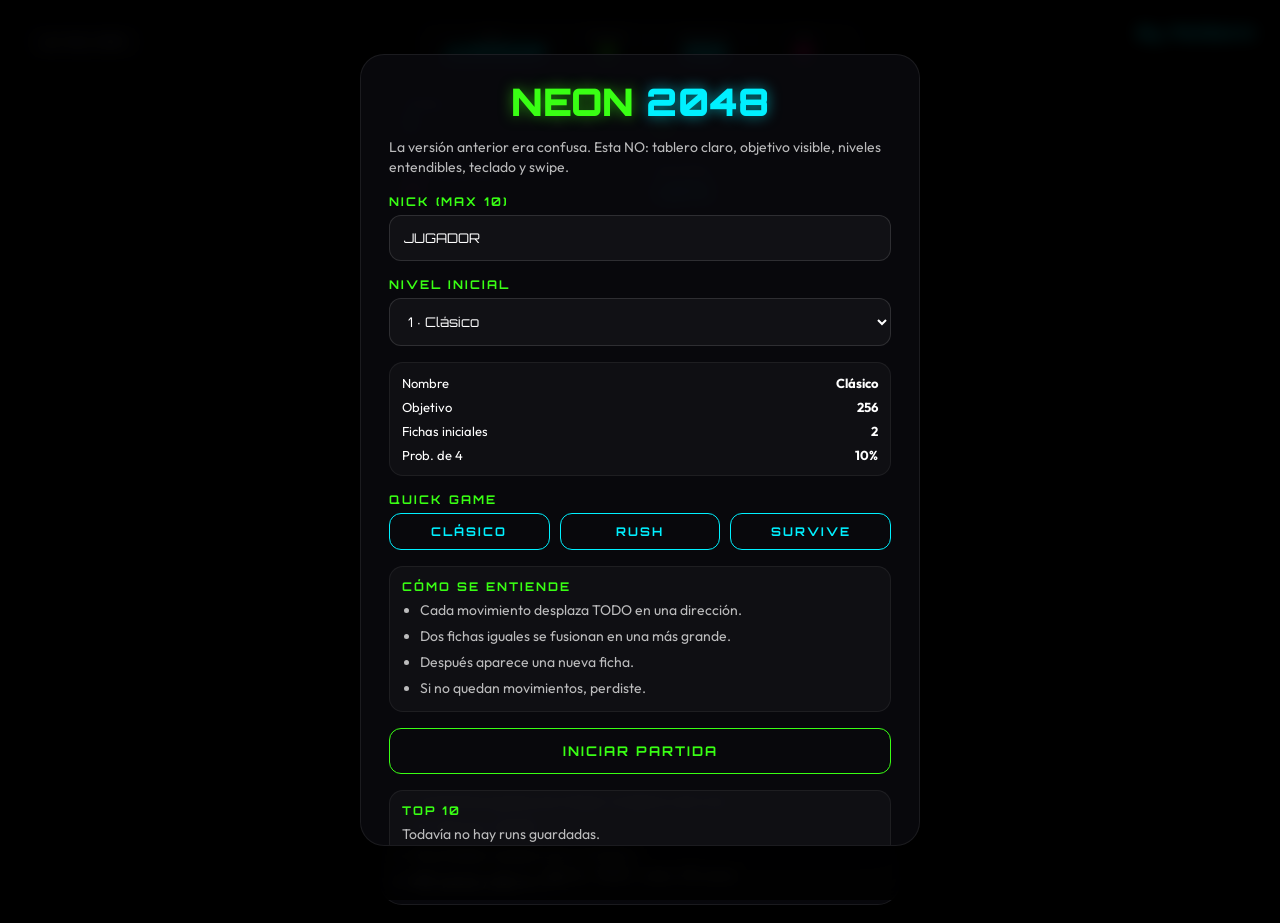
==== 2048.html @ 44b200b7 "feat: publish arcade hub" ====
<!DOCTYPE html>
<html lang="es">
<head>
    <meta charset="UTF-8">
    <meta name="viewport" content="width=device-width, initial-scale=1.0">
    <title>Neon 2048 | Juego Retro-Moderno</title>
    <link rel="preconnect" href="https://fonts.googleapis.com">
    <link rel="preconnect" href="https://fonts.gstatic.com" crossorigin>
    <link href="https://fonts.googleapis.com/css2?family=Orbitron:wght@400;700;900&family=Outfit:wght@300;400;600&display=swap" rel="stylesheet">
    <style>
        :root { --bg:#000; --panel:rgba(10,10,15,.8); --border:rgba(255,255,255,.08); --green:#39ff14; --cyan:#00f0ff; --pink:#ff007f; --yellow:#ffcc00; }
        * { box-sizing:border-box; margin:0; padding:0; }
        body { min-height:100vh; background:#000; color:#fff; font-family:'Outfit',sans-serif; overflow:hidden; display:flex; align-items:center; justify-content:center; padding:72px 14px 18px; }
        .back-btn,.branding,#hud,.app-shell,.overlay-screen,.menu-content,.swipe-hint { position:absolute; }
        .back-btn { top:24px; left:24px; z-index:60; text-decoration:none; color:rgba(255,255,255,.45); background:var(--panel); border:1px solid var(--border); padding:10px 18px; border-radius:12px; font:700 11px 'Orbitron',sans-serif; letter-spacing:2px; }
        .branding { top:24px; right:24px; z-index:60; color:var(--cyan); font:900 14px 'Orbitron',sans-serif; letter-spacing:2px; text-shadow:0 0 12px rgba(0,240,255,.5); }
        #hud { top:20px; left:50%; transform:translateX(-50%); z-index:20; display:flex; gap:10px; padding:10px 16px; border-radius:18px; background:var(--panel); border:1px solid var(--border); }
        .hud-panel { min-width:88px; text-align:center; padding:0 8px; border-right:1px solid rgba(255,255,255,.08); }
        .hud-panel:last-child { border-right:none; }
        .hud-label { display:block; font-size:9px; letter-spacing:1px; color:rgba(255,255,255,.45); }
        .hud-val { font:700 18px 'Orbitron',sans-serif; }
        .green{color:var(--green);text-shadow:0 0 10px rgba(57,255,20,.45)} .cyan{color:var(--cyan);text-shadow:0 0 10px rgba(0,240,255,.45)} .pink{color:var(--pink);text-shadow:0 0 10px rgba(255,0,127,.45)}
        .app-shell { position:relative; width:min(92vw,520px); display:flex; flex-direction:column; gap:14px; }
        .board-wrap,.side-card { background:var(--panel); border:1px solid var(--border); border-radius:22px; box-shadow:0 20px 50px rgba(0,0,0,.55); }
        .side-card { padding:14px; }
        .board-wrap { padding:14px; }
        #board { display:grid; grid-template-columns:repeat(4,1fr); gap:12px; touch-action:none; }
        .cell { aspect-ratio:1; border-radius:18px; border:1px solid rgba(255,255,255,.08); background:rgba(255,255,255,.03); display:flex; align-items:center; justify-content:center; font:700 clamp(20px,5vw,34px) 'Orbitron',sans-serif; transition:transform .14s ease, background .14s ease; }
        .cell.active { box-shadow:0 0 18px currentColor; }
        .cell.value-2{color:var(--cyan);background:rgba(0,240,255,.08)} .cell.value-4{color:var(--green);background:rgba(57,255,20,.08)} .cell.value-8{color:var(--yellow);background:rgba(255,204,0,.1)} .cell.value-16{color:#ff9900;background:rgba(255,153,0,.1)} .cell.value-32{color:var(--pink);background:rgba(255,0,127,.12)} .cell.value-64{color:#ff073a;background:rgba(255,7,58,.12)} .cell.value-128{color:#b026ff;background:rgba(176,38,255,.14)} .cell.value-256{color:#7df9ff;background:rgba(125,249,255,.18)} .cell.value-512{color:#fff;background:rgba(0,240,255,.24)} .cell.value-1024{color:#fff;background:rgba(255,0,127,.25)} .cell.value-2048,.cell.value-max{color:#fff;background:rgba(57,255,20,.25)}
        .mini-grid { display:grid; grid-template-columns:repeat(2,1fr); gap:10px; }
        .info-box { padding:10px; border-radius:14px; border:1px solid rgba(255,255,255,.06); background:rgba(255,255,255,.03); }
        .info-label { font:700 10px 'Orbitron',sans-serif; letter-spacing:1px; color:rgba(255,255,255,.5); display:block; margin-bottom:4px; }
        .info-value { font:700 16px 'Orbitron',sans-serif; }
        .instructions { color:rgba(255,255,255,.72); line-height:1.45; font-size:14px; padding-left:18px; }
        .instructions li + li { margin-top:6px; }
        .overlay-screen { inset:0; z-index:100; display:flex; align-items:center; justify-content:center; background:rgba(0,0,0,.84); backdrop-filter:blur(8px); }
        .hidden { display:none !important; }
        .menu-content { width:min(94vw,560px); max-height:88vh; overflow:auto; background:var(--panel); border:1px solid var(--border); border-radius:24px; padding:28px; display:flex; flex-direction:column; gap:16px; box-shadow:0 20px 50px rgba(0,0,0,.6); }
        .game-title { text-align:center; font:900 38px 'Orbitron',sans-serif; line-height:1; color:var(--green); text-shadow:0 0 14px rgba(57,255,20,.5); }
        .game-title span { color:var(--cyan); text-shadow:0 0 14px rgba(0,240,255,.55); }
        .game-subtitle,.muted { color:rgba(255,255,255,.72); line-height:1.45; font-size:14px; }
        .field label,.section-title { display:block; margin-bottom:6px; color:var(--green); font:700 12px 'Orbitron',sans-serif; letter-spacing:2px; }
        input,select,button,a { font-family:'Orbitron',sans-serif; }
        input,select { width:100%; padding:14px; border-radius:12px; border:1px solid rgba(255,255,255,.12); background:rgba(255,255,255,.04); color:#fff; }
        .action-btn,.quick-btn,.menu-back-btn { width:100%; padding:14px; border-radius:12px; border:1px solid currentColor; background:transparent; color:var(--green); cursor:pointer; text-decoration:none; text-align:center; letter-spacing:2px; font-weight:700; }
        .quick-row { display:grid; grid-template-columns:repeat(3,1fr); gap:10px; }
        .quick-btn { color:var(--cyan); padding:10px; font-size:12px; }
        .card,.leaderboard { background:rgba(255,255,255,.03); border:1px solid rgba(255,255,255,.06); border-radius:14px; padding:12px; }
        .stats-row,.board-row { display:flex; justify-content:space-between; gap:10px; font-size:13px; }
        .stats-row + .stats-row,.board-row + .board-row { margin-top:8px; }
        .board-row strong { color:var(--cyan); font-family:'Orbitron',sans-serif; }
        .swipe-hint { bottom:10px; left:50%; transform:translateX(-50%); z-index:15; padding:8px 12px; border-radius:999px; background:rgba(0,0,0,.55); color:rgba(255,255,255,.75); font-size:12px; border:1px solid rgba(255,255,255,.08); }
        @media (max-width:600px){ .back-btn{top:12px;left:12px;padding:8px 12px;font-size:9px;} .branding{top:14px;right:12px;font-size:10px;} #hud{top:58px;gap:6px;padding:8px 8px;width:calc(100vw - 20px);} .hud-panel{min-width:0;flex:1;padding:0 4px;} .hud-val{font-size:14px;} .app-shell{width:calc(100vw - 14px);} .game-title{font-size:28px;} .quick-row{grid-template-columns:1fr;} .swipe-hint{width:calc(100vw - 20px);text-align:center;} }
    </style>
</head>
<body>
    <a href="index.html" class="back-btn">◀ VOLVER</a>
    <div class="branding">By PatSaint</div>
    <div id="hud">
        <div class="hud-panel"><span class="hud-label">NICK</span><span id="hudNick" class="hud-val cyan">-</span></div>
        <div class="hud-panel"><span class="hud-label">PUNTOS</span><span id="scoreDisplay" class="hud-val green">0</span></div>
        <div class="hud-panel"><span class="hud-label">OBJETIVO</span><span id="goalDisplay" class="hud-val cyan">2048</span></div>
        <div class="hud-panel"><span class="hud-label">TOP</span><span id="bestDisplay" class="hud-val pink">0</span></div>
    </div>
    <div class="app-shell">
        <div class="side-card"><div class="mini-grid"><div class="info-box"><span class="info-label">NIVEL</span><span id="levelDisplay" class="info-value cyan">1</span></div><div class="info-box"><span class="info-label">MEJOR FICHA</span><span id="maxTileDisplay" class="info-value green">0</span></div><div class="info-box"><span class="info-label">MOVIMIENTOS</span><span id="movesDisplay" class="info-value pink">0</span></div><div class="info-box"><span class="info-label">ESTADO</span><span id="statusDisplay" class="info-value cyan">LISTO</span></div></div></div>
        <div class="board-wrap"><div id="board"></div></div>
        <div class="side-card"><ul class="instructions"><li>Juntá fichas iguales para llegar al objetivo del nivel.</li><li>PC: flechas o WASD.</li><li>Móvil/tablet: deslizá sobre el tablero.</li><li>ESC pausa y abre menú.</li></ul></div>
    </div>
    <div class="swipe-hint">Flechas / WASD / swipe · ESC pausa</div>
    <div id="overlay" class="overlay-screen">
        <div id="homeScreen" class="menu-content">
            <h1 class="game-title">NEON <span>2048</span></h1>
            <p class="game-subtitle">La versión anterior era confusa. Esta NO: tablero claro, objetivo visible, niveles entendibles, teclado y swipe.</p>
            <div class="field"><label for="nickInput">NICK (MAX 10)</label><input id="nickInput" maxlength="10" placeholder="JUGADOR"></div>
            <div class="field"><label for="levelSelect">NIVEL INICIAL</label><select id="levelSelect"></select></div>
            <div class="card" id="levelPreview"></div>
            <div><div class="section-title">QUICK GAME</div><div class="quick-row"><button class="quick-btn" data-quick-level="1">CLÁSICO</button><button class="quick-btn" data-quick-level="4">RUSH</button><button class="quick-btn" data-quick-level="7">SURVIVE</button></div></div>
            <div class="card"><div class="section-title">CÓMO SE ENTIENDE</div><ul class="instructions"><li>Cada movimiento desplaza TODO en una dirección.</li><li>Dos fichas iguales se fusionan en una más grande.</li><li>Después aparece una nueva ficha.</li><li>Si no quedan movimientos, perdiste.</li></ul></div>
            <button id="startButton" class="action-btn">INICIAR PARTIDA</button>
            <div class="leaderboard"><div class="section-title">TOP 10</div><div id="leaderboard"></div></div>
            <a href="index.html" class="menu-back-btn">VOLVER AL MENÚ</a>
        </div>
        <div id="pauseScreen" class="menu-content hidden"><h2 class="game-title">PAUSA</h2><div class="card" id="pauseSummary"></div><button id="resumeButton" class="action-btn">REANUDAR</button><button id="restartButton" class="action-btn">REINICIAR</button><button id="homeButton" class="action-btn">MENÚ INICIAL</button></div>
        <div id="gameOverScreen" class="menu-content hidden"><h2 id="gameOverTitle" class="game-title">RESULTADO</h2><div class="card" id="gameOverSummary"></div><button id="playAgainButton" class="action-btn">JUGAR OTRA</button><button id="gameOverHomeButton" class="action-btn">MENÚ INICIAL</button></div>
    </div>
    <script>
        const STORAGE_KEY = 'bored.2048.top10';
        const SETTINGS_KEY = 'bored.2048.settings';
        const LEVELS = [
            { id:1, name:'Clásico', target:256, startTiles:2, fourChance:.10 },
            { id:2, name:'Pulse', target:512, startTiles:2, fourChance:.12 },
            { id:3, name:'Neo', target:512, startTiles:3, fourChance:.15 },
            { id:4, name:'Rush', target:1024, startTiles:3, fourChance:.18 },
            { id:5, name:'Volt', target:1024, startTiles:4, fourChance:.20 },
            { id:6, name:'Survive', target:2048, startTiles:4, fourChance:.22 },
            { id:7, name:'Chaos', target:2048, startTiles:5, fourChance:.24 },
            { id:8, name:'Master', target:2048, startTiles:5, fourChance:.26 },
            { id:9, name:'Hyper', target:4096, startTiles:6, fourChance:.28 },
            { id:10, name:'God Mode', target:4096, startTiles:6, fourChance:.32 }
        ];
        const STATES = { HOME:'HOME', PLAYING:'PLAYING', PAUSED:'PAUSED', GAMEOVER:'GAMEOVER' };
        const boardElement = document.getElementById('board'); const overlay = document.getElementById('overlay'); const homeScreen = document.getElementById('homeScreen'); const pauseScreen = document.getElementById('pauseScreen'); const gameOverScreen = document.getElementById('gameOverScreen'); const nickInput = document.getElementById('nickInput'); const levelSelect = document.getElementById('levelSelect'); const leaderboard = document.getElementById('leaderboard'); const levelPreview = document.getElementById('levelPreview'); const pauseSummary = document.getElementById('pauseSummary'); const gameOverSummary = document.getElementById('gameOverSummary'); const gameOverTitle = document.getElementById('gameOverTitle');
        const hudNick = document.getElementById('hudNick'); const scoreDisplay = document.getElementById('scoreDisplay'); const goalDisplay = document.getElementById('goalDisplay'); const bestDisplay = document.getElementById('bestDisplay'); const levelDisplay = document.getElementById('levelDisplay'); const maxTileDisplay = document.getElementById('maxTileDisplay'); const movesDisplay = document.getElementById('movesDisplay'); const statusDisplay = document.getElementById('statusDisplay');
        let state = STATES.HOME, currentLevel = LEVELS[0], nickname = 'JUGADOR', board = [], score = 0, moves = 0, maxTile = 0, won = false, touchStart = null;
        function sanitizeNick(value){ return (value || 'JUGADOR').toUpperCase().replace(/[^A-Z0-9ÁÉÍÓÚÜÑ_-]/gi,'').slice(0,10) || 'JUGADOR'; }
        function loadTop10(){ try { return JSON.parse(localStorage.getItem(STORAGE_KEY) || '[]'); } catch { return []; } }
        function saveTop10(entry){ const scores = loadTop10(); scores.push(entry); scores.sort((a,b)=>b.score-a.score || b.maxTile-a.maxTile || a.time-b.time); const top = scores.slice(0,10); localStorage.setItem(STORAGE_KEY, JSON.stringify(top)); return top; }
        function renderTop10(){ const scores = loadTop10(); bestDisplay.textContent = scores[0]?.score || 0; leaderboard.innerHTML = scores.length ? scores.map((s,i)=>`<div class="board-row"><span>#${i+1} ${s.nick}</span><strong>${s.score}</strong><span>${s.maxTile}</span></div>`).join('') : '<div class="muted">Todavía no hay runs guardadas.</div>'; }
        function saveSettings(){ localStorage.setItem(SETTINGS_KEY, JSON.stringify({ nick:nickname, level:currentLevel.id })); }
        function loadSettings(){ try { const saved = JSON.parse(localStorage.getItem(SETTINGS_KEY) || '{}'); nickname = sanitizeNick(saved.nick); currentLevel = LEVELS.find(level=>level.id === Number(saved.level)) || LEVELS[0]; } catch {} }
        function showScreen(screen){ overlay.classList.remove('hidden'); [homeScreen,pauseScreen,gameOverScreen].forEach(node=>node.classList.add('hidden')); screen.classList.remove('hidden'); }
        function hideOverlay(){ overlay.classList.add('hidden'); }
        function setLevel(levelId){ currentLevel = LEVELS.find(level=>level.id === Number(levelId)) || LEVELS[0]; levelSelect.value = String(currentLevel.id); levelDisplay.textContent = currentLevel.id; goalDisplay.textContent = currentLevel.target; levelPreview.innerHTML = `<div class="stats-row"><span>Nombre</span><strong>${currentLevel.name}</strong></div><div class="stats-row"><span>Objetivo</span><strong>${currentLevel.target}</strong></div><div class="stats-row"><span>Fichas iniciales</span><strong>${currentLevel.startTiles}</strong></div><div class="stats-row"><span>Prob. de 4</span><strong>${Math.round(currentLevel.fourChance * 100)}%</strong></div>`; saveSettings(); }
        function emptyBoard(){ return Array.from({ length:4 }, () => Array(4).fill(0)); }
        function randomTile(){ return Math.random() < currentLevel.fourChance ? 4 : 2; }
        function getEmptyCells(){ const cells = []; for(let r=0;r<4;r++) for(let c=0;c<4;c++) if (!board[r][c]) cells.push({r,c}); return cells; }
        function spawnTile(){ const empties = getEmptyCells(); if (!empties.length) return; const { r, c } = empties[Math.floor(Math.random() * empties.length)]; board[r][c] = randomTile(); }
        function resetGame(levelId = currentLevel.id){ nickname = sanitizeNick(nickInput.value); nickInput.value = nickname; hudNick.textContent = nickname; setLevel(levelId); board = emptyBoard(); score = 0; moves = 0; maxTile = 0; won = false; scoreDisplay.textContent = '0'; movesDisplay.textContent = '0'; statusDisplay.textContent = 'JUGANDO'; for(let i=0;i<currentLevel.startTiles;i++) spawnTile(); refreshStats(); renderBoard(); }
        function refreshStats(){ maxTile = Math.max(...board.flat(), 0); maxTileDisplay.textContent = String(maxTile); scoreDisplay.textContent = String(score); movesDisplay.textContent = String(moves); statusDisplay.textContent = state === STATES.PAUSED ? 'PAUSA' : state === STATES.GAMEOVER ? 'FIN' : 'JUGANDO'; }
        function renderBoard(){ boardElement.innerHTML = ''; board.flat().forEach(value => { const cell = document.createElement('div'); cell.className = 'cell' + (value ? ` active value-${value <= 2048 ? value : 'max'}` : ''); cell.textContent = value || ''; boardElement.appendChild(cell); }); }
        function compress(line){ const filtered = line.filter(Boolean); const merged = []; let gained = 0; for(let i=0;i<filtered.length;i++){ if (filtered[i] && filtered[i] === filtered[i+1]) { const value = filtered[i] * 2; merged.push(value); gained += value; i++; } else merged.push(filtered[i]); } while (merged.length < 4) merged.push(0); return { line:merged, gained }; }
        function cloneBoard(){ return board.map(row => [...row]); }
        function moveLeft(){ const previous = cloneBoard(); let gained = 0; board = board.map(row => { const result = compress(row); gained += result.gained; return result.line; }); return finalizeMove(previous, gained); }
        function reverseRows(source){ return source.map(row => [...row].reverse()); }
        function transpose(source){ return source[0].map((_, c) => source.map(row => row[c])); }
        function moveRight(){ const previous = cloneBoard(); let gained = 0; board = reverseRows(board).map(row => { const result = compress(row); gained += result.gained; return result.line; }); board = reverseRows(board); return finalizeMove(previous, gained); }
        function moveUp(){ const previous = cloneBoard(); let gained = 0; board = transpose(board).map(column => { const result = compress(column); gained += result.gained; return result.line; }); board = transpose(board); return finalizeMove(previous, gained); }
        function moveDown(){ const previous = cloneBoard(); let gained = 0; board = transpose(board).map(column => { const result = compress([...column].reverse()); gained += result.gained; return result.line.reverse(); }); board = transpose(board); return finalizeMove(previous, gained); }
        function finalizeMove(previous, gained){ const changed = JSON.stringify(previous) !== JSON.stringify(board); if (!changed) return false; score += gained; moves++; spawnTile(); refreshStats(); renderBoard(); if (!won && maxTile >= currentLevel.target) { won = true; finishGame(true); return true; } if (!hasMoves()) { finishGame(false); return true; } return true; }
        function hasMoves(){ if (getEmptyCells().length) return true; for(let r=0;r<4;r++) for(let c=0;c<4;c++){ const value = board[r][c]; if (board[r][c+1] === value || (board[r+1] || [])[c] === value) return true; } return false; }
        function startGame(levelId = currentLevel.id){ state = STATES.PLAYING; resetGame(levelId); hideOverlay(); }
        function pauseGame(){ if (state !== STATES.PLAYING) return; state = STATES.PAUSED; refreshStats(); pauseSummary.innerHTML = `<div class="stats-row"><span>Nick</span><strong>${nickname}</strong></div><div class="stats-row"><span>Puntos</span><strong>${score}</strong></div><div class="stats-row"><span>Objetivo</span><strong>${currentLevel.target}</strong></div><div class="stats-row"><span>Movimientos</span><strong>${moves}</strong></div>`; showScreen(pauseScreen); }
        function resumeGame(){ if (state !== STATES.PAUSED) return; state = STATES.PLAYING; refreshStats(); hideOverlay(); }
        function goHome(){ state = STATES.HOME; statusDisplay.textContent = 'LISTO'; renderTop10(); showScreen(homeScreen); }
        function finishGame(victory){ state = STATES.GAMEOVER; refreshStats(); const top = saveTop10({ nick:nickname, score, level:currentLevel.id, maxTile, time:Date.now() }); bestDisplay.textContent = top[0]?.score || 0; gameOverTitle.textContent = victory ? 'OBJETIVO LOGRADO' : 'SIN MOVIMIENTOS'; gameOverSummary.innerHTML = `<div class="stats-row"><span>Nick</span><strong>${nickname}</strong></div><div class="stats-row"><span>Puntaje</span><strong>${score}</strong></div><div class="stats-row"><span>Mayor ficha</span><strong>${maxTile}</strong></div><div class="stats-row"><span>Nivel</span><strong>${currentLevel.id} · ${currentLevel.name}</strong></div>`; renderTop10(); showScreen(gameOverScreen); }
        function handleMove(direction){ if (state !== STATES.PLAYING) return; const actions = { left:moveLeft, right:moveRight, up:moveUp, down:moveDown }; actions[direction]?.(); }
        LEVELS.forEach(level => { const option = document.createElement('option'); option.value = level.id; option.textContent = `${level.id} · ${level.name}`; levelSelect.appendChild(option); });
        document.getElementById('startButton').addEventListener('click', () => startGame()); document.getElementById('resumeButton').addEventListener('click', resumeGame); document.getElementById('restartButton').addEventListener('click', () => startGame()); document.getElementById('homeButton').addEventListener('click', goHome); document.getElementById('playAgainButton').addEventListener('click', () => startGame()); document.getElementById('gameOverHomeButton').addEventListener('click', goHome);
        levelSelect.addEventListener('change', e => setLevel(e.target.value)); nickInput.addEventListener('input', e => { nickname = sanitizeNick(e.target.value); e.target.value = nickname; hudNick.textContent = nickname; saveSettings(); }); document.querySelectorAll('[data-quick-level]').forEach(btn => btn.addEventListener('click', () => startGame(btn.dataset.quickLevel)));
        window.addEventListener('keydown', e => { if (['ArrowLeft','ArrowRight','ArrowUp','ArrowDown','Space','Escape'].includes(e.code)) e.preventDefault(); if (e.code === 'Escape') { if (state === STATES.PLAYING) pauseGame(); else if (state === STATES.PAUSED) resumeGame(); return; } if (state === STATES.HOME || state === STATES.GAMEOVER) { if (e.code === 'Space') startGame(); return; } if (state !== STATES.PLAYING) return; if (e.code === 'ArrowLeft' || e.code === 'KeyA') handleMove('left'); else if (e.code === 'ArrowRight' || e.code === 'KeyD') handleMove('right'); else if (e.code === 'ArrowUp' || e.code === 'KeyW') handleMove('up'); else if (e.code === 'ArrowDown' || e.code === 'KeyS') handleMove('down'); });
        boardElement.addEventListener('touchstart', e => { if (!e.touches[0]) return; touchStart = { x:e.touches[0].clientX, y:e.touches[0].clientY }; }, { passive:true });
        boardElement.addEventListener('touchend', e => { if (state !== STATES.PLAYING || !touchStart || !e.changedTouches[0]) return; const dx = e.changedTouches[0].clientX - touchStart.x; const dy = e.changedTouches[0].clientY - touchStart.y; touchStart = null; if (Math.max(Math.abs(dx), Math.abs(dy)) < 24) return; handleMove(Math.abs(dx) > Math.abs(dy) ? (dx > 0 ? 'right' : 'left') : (dy > 0 ? 'down' : 'up')); }, { passive:true });
        loadSettings(); nickInput.value = nickname; hudNick.textContent = nickname; setLevel(currentLevel.id); board = emptyBoard(); renderBoard(); renderTop10(); goHome();
    </script>
</body>
</html>
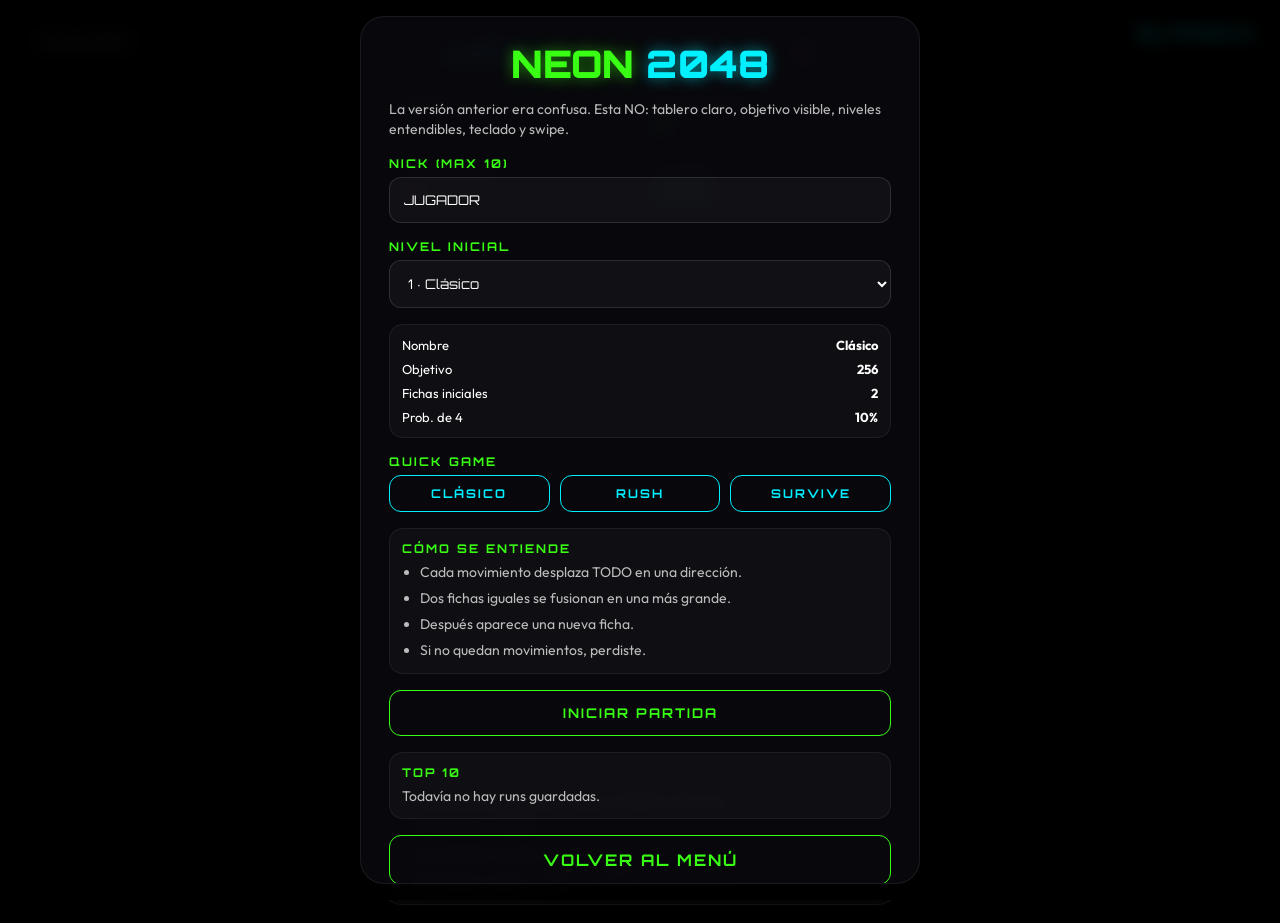
==== commit 6b1388c9: "fix: make game menus scrollable" ====
--- a/2048.html
+++ b/2048.html
@@ -36,7 +36,9 @@
         .instructions li + li { margin-top:6px; }
         .overlay-screen { inset:0; z-index:100; display:flex; align-items:center; justify-content:center; background:rgba(0,0,0,.84); backdrop-filter:blur(8px); }
         .hidden { display:none !important; }
-        .menu-content { width:min(94vw,560px); max-height:88vh; overflow:auto; background:var(--panel); border:1px solid var(--border); border-radius:24px; padding:28px; display:flex; flex-direction:column; gap:16px; box-shadow:0 20px 50px rgba(0,0,0,.6); }
+        .menu-content { width:min(94vw,560px); max-height:calc(100vh - 32px); overflow-y:auto; overscroll-behavior:contain; box-sizing:border-box; background:var(--panel); border:1px solid var(--border); border-radius:24px; padding:clamp(20px, 4vh, 28px); display:flex; flex-direction:column; gap:16px; box-shadow:0 20px 50px rgba(0,0,0,.6); }
+        .menu-content::-webkit-scrollbar { width:8px; }
+        .menu-content::-webkit-scrollbar-thumb { background:rgba(57,255,20,.35); border-radius:999px; }
         .game-title { text-align:center; font:900 38px 'Orbitron',sans-serif; line-height:1; color:var(--green); text-shadow:0 0 14px rgba(57,255,20,.5); }
         .game-title span { color:var(--cyan); text-shadow:0 0 14px rgba(0,240,255,.55); }
         .game-subtitle,.muted { color:rgba(255,255,255,.72); line-height:1.45; font-size:14px; }
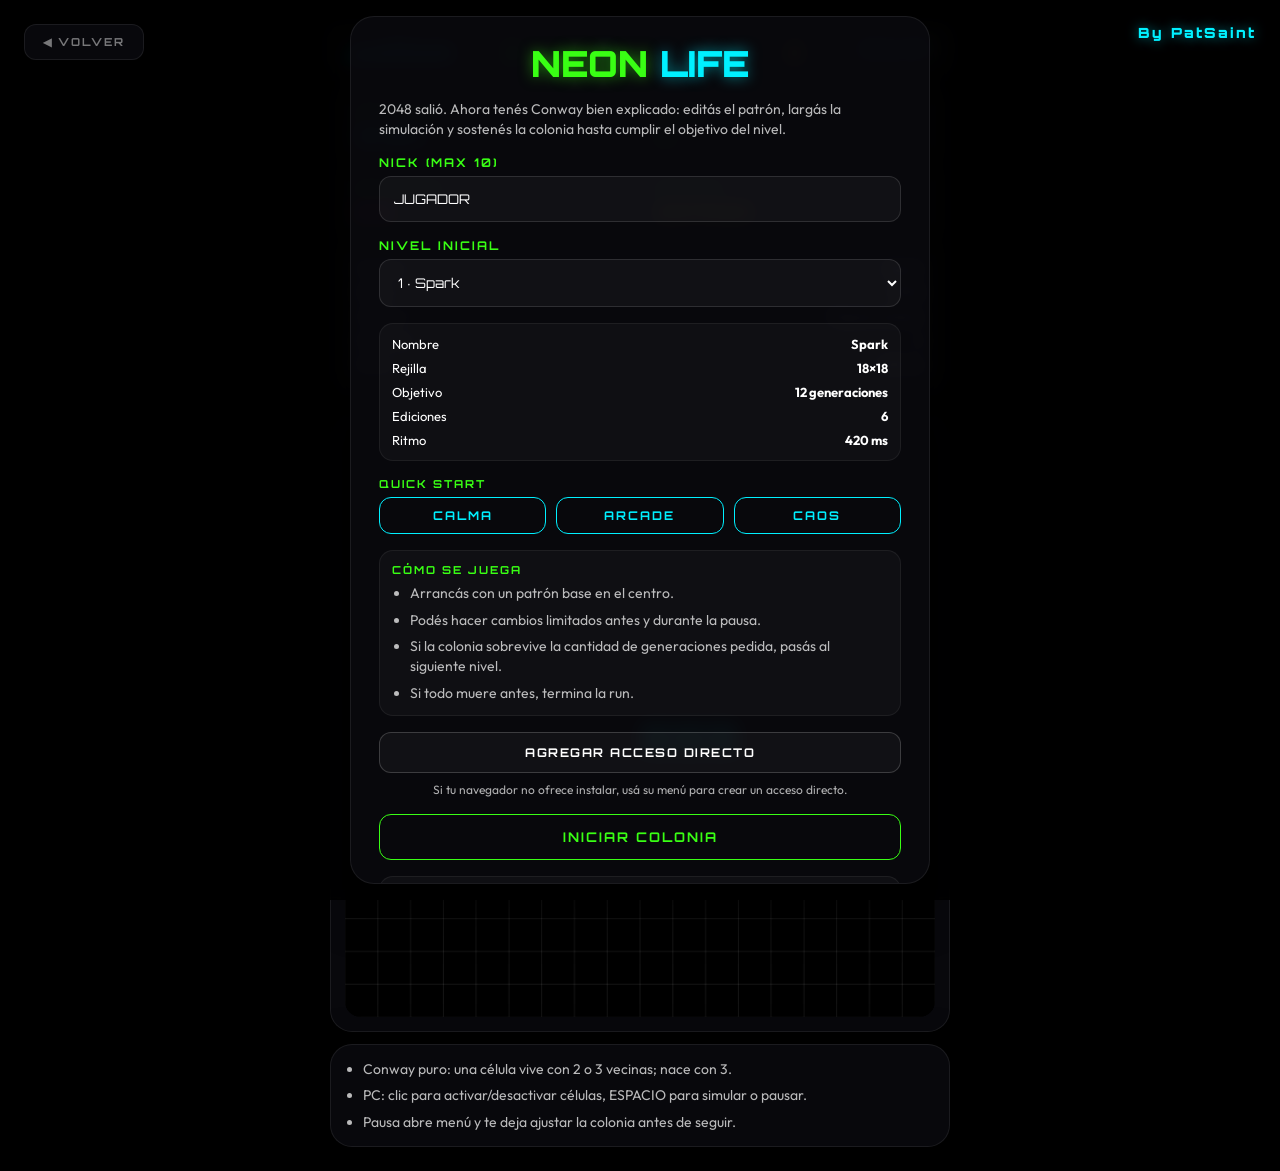
==== commit fb9d9b25: "feat: polish arcade mobile flows" ====
--- a/2048.html
+++ b/2048.html
@@ -3,57 +3,58 @@
 <head>
     <meta charset="UTF-8">
     <meta name="viewport" content="width=device-width, initial-scale=1.0">
-    <title>Neon 2048 | Juego Retro-Moderno</title>
+    <title>Neon Life | Conway's Game of Life</title>
+    <meta name="theme-color" content="#020204">
+    <meta name="apple-mobile-web-app-capable" content="yes">
+    <meta name="apple-mobile-web-app-status-bar-style" content="black-translucent">
+    <link rel="manifest" href="manifest.webmanifest">
     <link rel="preconnect" href="https://fonts.googleapis.com">
     <link rel="preconnect" href="https://fonts.gstatic.com" crossorigin>
     <link href="https://fonts.googleapis.com/css2?family=Orbitron:wght@400;700;900&family=Outfit:wght@300;400;600&display=swap" rel="stylesheet">
     <style>
-        :root { --bg:#000; --panel:rgba(10,10,15,.8); --border:rgba(255,255,255,.08); --green:#39ff14; --cyan:#00f0ff; --pink:#ff007f; --yellow:#ffcc00; }
-        * { box-sizing:border-box; margin:0; padding:0; }
-        body { min-height:100vh; background:#000; color:#fff; font-family:'Outfit',sans-serif; overflow:hidden; display:flex; align-items:center; justify-content:center; padding:72px 14px 18px; }
-        .back-btn,.branding,#hud,.app-shell,.overlay-screen,.menu-content,.swipe-hint { position:absolute; }
+        :root { --bg:#000; --panel:rgba(10,10,15,.82); --border:rgba(255,255,255,.08); --cyan:#00f0ff; --pink:#ff007f; --green:#39ff14; --yellow:#ffcc00; }
+        * { box-sizing:border-box; margin:0; padding:0; user-select:none; -webkit-user-select:none; }
+        body { min-height:100vh; background:#000; color:#fff; font-family:'Outfit',sans-serif; overflow:hidden; display:flex; align-items:center; justify-content:center; padding:78px 14px 24px; }
+        .back-btn,.branding,#hud,.overlay-screen,.menu-content,.touch-hint,.board-shell { position:absolute; }
         .back-btn { top:24px; left:24px; z-index:60; text-decoration:none; color:rgba(255,255,255,.45); background:var(--panel); border:1px solid var(--border); padding:10px 18px; border-radius:12px; font:700 11px 'Orbitron',sans-serif; letter-spacing:2px; }
         .branding { top:24px; right:24px; z-index:60; color:var(--cyan); font:900 14px 'Orbitron',sans-serif; letter-spacing:2px; text-shadow:0 0 12px rgba(0,240,255,.5); }
-        #hud { top:20px; left:50%; transform:translateX(-50%); z-index:20; display:flex; gap:10px; padding:10px 16px; border-radius:18px; background:var(--panel); border:1px solid var(--border); }
-        .hud-panel { min-width:88px; text-align:center; padding:0 8px; border-right:1px solid rgba(255,255,255,.08); }
+        #hud { top:20px; left:50%; transform:translateX(-50%); z-index:20; display:flex; gap:10px; padding:10px 16px; border-radius:18px; background:var(--panel); border:1px solid var(--border); flex-wrap:wrap; justify-content:center; }
+        .hud-panel { min-width:84px; text-align:center; padding:0 8px; border-right:1px solid rgba(255,255,255,.08); }
         .hud-panel:last-child { border-right:none; }
         .hud-label { display:block; font-size:9px; letter-spacing:1px; color:rgba(255,255,255,.45); }
         .hud-val { font:700 18px 'Orbitron',sans-serif; }
-        .green{color:var(--green);text-shadow:0 0 10px rgba(57,255,20,.45)} .cyan{color:var(--cyan);text-shadow:0 0 10px rgba(0,240,255,.45)} .pink{color:var(--pink);text-shadow:0 0 10px rgba(255,0,127,.45)}
-        .app-shell { position:relative; width:min(92vw,520px); display:flex; flex-direction:column; gap:14px; }
-        .board-wrap,.side-card { background:var(--panel); border:1px solid var(--border); border-radius:22px; box-shadow:0 20px 50px rgba(0,0,0,.55); }
-        .side-card { padding:14px; }
-        .board-wrap { padding:14px; }
-        #board { display:grid; grid-template-columns:repeat(4,1fr); gap:12px; touch-action:none; }
-        .cell { aspect-ratio:1; border-radius:18px; border:1px solid rgba(255,255,255,.08); background:rgba(255,255,255,.03); display:flex; align-items:center; justify-content:center; font:700 clamp(20px,5vw,34px) 'Orbitron',sans-serif; transition:transform .14s ease, background .14s ease; }
-        .cell.active { box-shadow:0 0 18px currentColor; }
-        .cell.value-2{color:var(--cyan);background:rgba(0,240,255,.08)} .cell.value-4{color:var(--green);background:rgba(57,255,20,.08)} .cell.value-8{color:var(--yellow);background:rgba(255,204,0,.1)} .cell.value-16{color:#ff9900;background:rgba(255,153,0,.1)} .cell.value-32{color:var(--pink);background:rgba(255,0,127,.12)} .cell.value-64{color:#ff073a;background:rgba(255,7,58,.12)} .cell.value-128{color:#b026ff;background:rgba(176,38,255,.14)} .cell.value-256{color:#7df9ff;background:rgba(125,249,255,.18)} .cell.value-512{color:#fff;background:rgba(0,240,255,.24)} .cell.value-1024{color:#fff;background:rgba(255,0,127,.25)} .cell.value-2048,.cell.value-max{color:#fff;background:rgba(57,255,20,.25)}
-        .mini-grid { display:grid; grid-template-columns:repeat(2,1fr); gap:10px; }
-        .info-box { padding:10px; border-radius:14px; border:1px solid rgba(255,255,255,.06); background:rgba(255,255,255,.03); }
-        .info-label { font:700 10px 'Orbitron',sans-serif; letter-spacing:1px; color:rgba(255,255,255,.5); display:block; margin-bottom:4px; }
+        .cyan{color:var(--cyan);text-shadow:0 0 10px rgba(0,240,255,.45)} .pink{color:var(--pink);text-shadow:0 0 10px rgba(255,0,127,.45)} .green{color:var(--green);text-shadow:0 0 10px rgba(57,255,20,.45)} .yellow{color:var(--yellow);text-shadow:0 0 10px rgba(255,204,0,.45)}
+        .hud-btn { padding:10px 14px; border-radius:12px; border:1px solid rgba(255,255,255,.12); background:rgba(255,255,255,.04); color:var(--cyan); font:700 11px 'Orbitron',sans-serif; letter-spacing:1px; cursor:pointer; }
+        .board-shell { position:relative; width:min(92vw,620px); display:flex; flex-direction:column; gap:12px; }
+        .board-card,.side-card { background:var(--panel); border:1px solid var(--border); border-radius:22px; box-shadow:0 20px 50px rgba(0,0,0,.55); }
+        .board-card { padding:14px; }
+        .side-card { padding:14px; display:grid; gap:12px; }
+        #lifeCanvas { width:100%; display:block; touch-action:none; border-radius:16px; background:linear-gradient(180deg,#02030a 0%, #000 100%); }
+        .mini-grid { display:grid; grid-template-columns:repeat(2, minmax(0,1fr)); gap:10px; }
+        .info-box,.card,.leaderboard { background:rgba(255,255,255,.03); border:1px solid rgba(255,255,255,.06); border-radius:14px; padding:12px; }
+        .info-label,.section-title { display:block; margin-bottom:6px; color:var(--green); font:700 11px 'Orbitron',sans-serif; letter-spacing:2px; }
         .info-value { font:700 16px 'Orbitron',sans-serif; }
+        .stats-row,.board-row { display:flex; justify-content:space-between; gap:10px; font-size:13px; }
+        .stats-row + .stats-row,.board-row + .board-row { margin-top:8px; }
+        .board-row strong { color:var(--cyan); font-family:'Orbitron',sans-serif; }
         .instructions { color:rgba(255,255,255,.72); line-height:1.45; font-size:14px; padding-left:18px; }
         .instructions li + li { margin-top:6px; }
+        .touch-hint { bottom:calc(18px + env(safe-area-inset-bottom, 0px)); left:50%; transform:translateX(-50%); z-index:15; padding:8px 12px; border-radius:999px; background:rgba(0,0,0,.55); color:rgba(255,255,255,.75); font-size:12px; border:1px solid rgba(255,255,255,.08); }
         .overlay-screen { inset:0; z-index:100; display:flex; align-items:center; justify-content:center; background:rgba(0,0,0,.84); backdrop-filter:blur(8px); }
         .hidden { display:none !important; }
-        .menu-content { width:min(94vw,560px); max-height:calc(100vh - 32px); overflow-y:auto; overscroll-behavior:contain; box-sizing:border-box; background:var(--panel); border:1px solid var(--border); border-radius:24px; padding:clamp(20px, 4vh, 28px); display:flex; flex-direction:column; gap:16px; box-shadow:0 20px 50px rgba(0,0,0,.6); }
+        .menu-content { width:min(94vw,580px); max-height:calc(100vh - 32px); overflow-y:auto; overscroll-behavior:contain; box-sizing:border-box; background:var(--panel); border:1px solid var(--border); border-radius:24px; padding:clamp(20px, 4vh, 28px); display:flex; flex-direction:column; gap:16px; box-shadow:0 20px 50px rgba(0,0,0,.6); }
         .menu-content::-webkit-scrollbar { width:8px; }
         .menu-content::-webkit-scrollbar-thumb { background:rgba(57,255,20,.35); border-radius:999px; }
-        .game-title { text-align:center; font:900 38px 'Orbitron',sans-serif; line-height:1; color:var(--green); text-shadow:0 0 14px rgba(57,255,20,.5); }
+        .game-title { text-align:center; font:900 36px 'Orbitron',sans-serif; line-height:1.05; color:var(--green); text-shadow:0 0 14px rgba(57,255,20,.5); }
         .game-title span { color:var(--cyan); text-shadow:0 0 14px rgba(0,240,255,.55); }
         .game-subtitle,.muted { color:rgba(255,255,255,.72); line-height:1.45; font-size:14px; }
-        .field label,.section-title { display:block; margin-bottom:6px; color:var(--green); font:700 12px 'Orbitron',sans-serif; letter-spacing:2px; }
+        .field label { display:block; margin-bottom:6px; color:var(--green); font:700 12px 'Orbitron',sans-serif; letter-spacing:2px; }
         input,select,button,a { font-family:'Orbitron',sans-serif; }
         input,select { width:100%; padding:14px; border-radius:12px; border:1px solid rgba(255,255,255,.12); background:rgba(255,255,255,.04); color:#fff; }
         .action-btn,.quick-btn,.menu-back-btn { width:100%; padding:14px; border-radius:12px; border:1px solid currentColor; background:transparent; color:var(--green); cursor:pointer; text-decoration:none; text-align:center; letter-spacing:2px; font-weight:700; }
         .quick-row { display:grid; grid-template-columns:repeat(3,1fr); gap:10px; }
         .quick-btn { color:var(--cyan); padding:10px; font-size:12px; }
-        .card,.leaderboard { background:rgba(255,255,255,.03); border:1px solid rgba(255,255,255,.06); border-radius:14px; padding:12px; }
-        .stats-row,.board-row { display:flex; justify-content:space-between; gap:10px; font-size:13px; }
-        .stats-row + .stats-row,.board-row + .board-row { margin-top:8px; }
-        .board-row strong { color:var(--cyan); font-family:'Orbitron',sans-serif; }
-        .swipe-hint { bottom:10px; left:50%; transform:translateX(-50%); z-index:15; padding:8px 12px; border-radius:999px; background:rgba(0,0,0,.55); color:rgba(255,255,255,.75); font-size:12px; border:1px solid rgba(255,255,255,.08); }
-        @media (max-width:600px){ .back-btn{top:12px;left:12px;padding:8px 12px;font-size:9px;} .branding{top:14px;right:12px;font-size:10px;} #hud{top:58px;gap:6px;padding:8px 8px;width:calc(100vw - 20px);} .hud-panel{min-width:0;flex:1;padding:0 4px;} .hud-val{font-size:14px;} .app-shell{width:calc(100vw - 14px);} .game-title{font-size:28px;} .quick-row{grid-template-columns:1fr;} .swipe-hint{width:calc(100vw - 20px);text-align:center;} }
+        @media (max-width:600px){ .back-btn{top:12px;left:12px;padding:8px 12px;font-size:9px;} .branding{top:14px;right:12px;font-size:10px;} #hud{top:58px;gap:6px;padding:8px 8px;width:calc(100vw - 20px);} .hud-panel{min-width:0;flex:1;padding:0 4px;} .hud-val{font-size:14px;} .board-shell{width:calc(100vw - 14px);} .game-title{font-size:28px;} .quick-row,.mini-grid{grid-template-columns:1fr;} .touch-hint{bottom:calc(74px + env(safe-area-inset-bottom, 0px));width:calc(100vw - 20px);text-align:center;} }
     </style>
 </head>
 <body>
@@ -62,89 +63,287 @@
     <div id="hud">
         <div class="hud-panel"><span class="hud-label">NICK</span><span id="hudNick" class="hud-val cyan">-</span></div>
         <div class="hud-panel"><span class="hud-label">PUNTOS</span><span id="scoreDisplay" class="hud-val green">0</span></div>
-        <div class="hud-panel"><span class="hud-label">OBJETIVO</span><span id="goalDisplay" class="hud-val cyan">2048</span></div>
-        <div class="hud-panel"><span class="hud-label">TOP</span><span id="bestDisplay" class="hud-val pink">0</span></div>
+        <div class="hud-panel"><span class="hud-label">GEN</span><span id="generationDisplay" class="hud-val cyan">0</span></div>
+        <div class="hud-panel"><span class="hud-label">NIVEL</span><span id="levelDisplay" class="hud-val pink">1</span></div>
+        <div class="hud-panel"><span class="hud-label">TOP</span><span id="bestDisplay" class="hud-val yellow">0</span></div>
+        <button id="runButton" class="hud-btn">SIMULAR</button>
     </div>
-    <div class="app-shell">
-        <div class="side-card"><div class="mini-grid"><div class="info-box"><span class="info-label">NIVEL</span><span id="levelDisplay" class="info-value cyan">1</span></div><div class="info-box"><span class="info-label">MEJOR FICHA</span><span id="maxTileDisplay" class="info-value green">0</span></div><div class="info-box"><span class="info-label">MOVIMIENTOS</span><span id="movesDisplay" class="info-value pink">0</span></div><div class="info-box"><span class="info-label">ESTADO</span><span id="statusDisplay" class="info-value cyan">LISTO</span></div></div></div>
-        <div class="board-wrap"><div id="board"></div></div>
-        <div class="side-card"><ul class="instructions"><li>Juntá fichas iguales para llegar al objetivo del nivel.</li><li>PC: flechas o WASD.</li><li>Móvil/tablet: deslizá sobre el tablero.</li><li>ESC pausa y abre menú.</li></ul></div>
+    <div class="board-shell">
+        <div class="side-card">
+            <div class="mini-grid">
+                <div class="info-box"><span class="info-label">OBJETIVO</span><span id="goalDisplay" class="info-value cyan">0 GEN</span></div>
+                <div class="info-box"><span class="info-label">VIDAS</span><span id="liveCellsDisplay" class="info-value green">0</span></div>
+                <div class="info-box"><span class="info-label">EDICIONES</span><span id="editBudgetDisplay" class="info-value pink">0/0</span></div>
+                <div class="info-box"><span class="info-label">ESTADO</span><span id="statusDisplay" class="info-value yellow">LISTO</span></div>
+            </div>
+            <div class="card" id="levelPreview"></div>
+        </div>
+        <div class="board-card"><canvas id="lifeCanvas"></canvas></div>
+        <div class="side-card"><ul class="instructions"><li>Conway puro: una célula vive con 2 o 3 vecinas; nace con 3.</li><li data-device-show="desktop">PC: clic para activar/desactivar células, ESPACIO para simular o pausar.</li><li data-device-show="touch">Touch: tocá células para armarlas y el botón SIMULAR para correr la colonia.</li><li>Pausa abre menú y te deja ajustar la colonia antes de seguir.</li></ul></div>
     </div>
-    <div class="swipe-hint">Flechas / WASD / swipe · ESC pausa</div>
+    <div class="touch-hint" data-touch-text="Tocá células para editar · SIMULAR corre la colonia · PAUSA abre menú" data-desktop-text="Click para editar · ESPACIO simula/pausa · ESC abre menú">Click para editar · ESPACIO simula/pausa · ESC abre menú</div>
     <div id="overlay" class="overlay-screen">
         <div id="homeScreen" class="menu-content">
-            <h1 class="game-title">NEON <span>2048</span></h1>
-            <p class="game-subtitle">La versión anterior era confusa. Esta NO: tablero claro, objetivo visible, niveles entendibles, teclado y swipe.</p>
+            <h1 class="game-title">NEON <span>LIFE</span></h1>
+            <p class="game-subtitle" data-touch-text="2048 salió. Ahora tenés Conway bien explicado: tocás células, largás la simulación y tratás de sostener la colonia hasta cumplir el objetivo del nivel." data-desktop-text="2048 salió. Ahora tenés Conway bien explicado: editás el patrón, largás la simulación y sostenés la colonia hasta cumplir el objetivo del nivel.">2048 salió. Ahora tenés Conway bien explicado: editás el patrón, largás la simulación y sostenés la colonia hasta cumplir el objetivo del nivel.</p>
             <div class="field"><label for="nickInput">NICK (MAX 10)</label><input id="nickInput" maxlength="10" placeholder="JUGADOR"></div>
             <div class="field"><label for="levelSelect">NIVEL INICIAL</label><select id="levelSelect"></select></div>
-            <div class="card" id="levelPreview"></div>
-            <div><div class="section-title">QUICK GAME</div><div class="quick-row"><button class="quick-btn" data-quick-level="1">CLÁSICO</button><button class="quick-btn" data-quick-level="4">RUSH</button><button class="quick-btn" data-quick-level="7">SURVIVE</button></div></div>
-            <div class="card"><div class="section-title">CÓMO SE ENTIENDE</div><ul class="instructions"><li>Cada movimiento desplaza TODO en una dirección.</li><li>Dos fichas iguales se fusionan en una más grande.</li><li>Después aparece una nueva ficha.</li><li>Si no quedan movimientos, perdiste.</li></ul></div>
-            <button id="startButton" class="action-btn">INICIAR PARTIDA</button>
+            <div class="card" id="menuLevelPreview"></div>
+            <div><div class="section-title">QUICK START</div><div class="quick-row"><button class="quick-btn" data-quick-level="1">CALMA</button><button class="quick-btn" data-quick-level="4">ARCADE</button><button class="quick-btn" data-quick-level="7">CAOS</button></div></div>
+            <div class="card"><div class="section-title">CÓMO SE JUEGA</div><ul class="instructions"><li>Arrancás con un patrón base en el centro.</li><li>Podés hacer cambios limitados antes y durante la pausa.</li><li>Si la colonia sobrevive la cantidad de generaciones pedida, pasás al siguiente nivel.</li><li>Si todo muere antes, termina la run.</li></ul></div>
+            <div data-install-slot></div>
+            <button id="startButton" class="action-btn">INICIAR COLONIA</button>
             <div class="leaderboard"><div class="section-title">TOP 10</div><div id="leaderboard"></div></div>
             <a href="index.html" class="menu-back-btn">VOLVER AL MENÚ</a>
         </div>
-        <div id="pauseScreen" class="menu-content hidden"><h2 class="game-title">PAUSA</h2><div class="card" id="pauseSummary"></div><button id="resumeButton" class="action-btn">REANUDAR</button><button id="restartButton" class="action-btn">REINICIAR</button><button id="homeButton" class="action-btn">MENÚ INICIAL</button></div>
-        <div id="gameOverScreen" class="menu-content hidden"><h2 id="gameOverTitle" class="game-title">RESULTADO</h2><div class="card" id="gameOverSummary"></div><button id="playAgainButton" class="action-btn">JUGAR OTRA</button><button id="gameOverHomeButton" class="action-btn">MENÚ INICIAL</button></div>
+        <div id="pauseScreen" class="menu-content hidden"><h2 class="game-title">PAUSA</h2><div class="card" id="pauseSummary"></div><button id="resumeButton" class="action-btn">REANUDAR</button><button id="restartButton" class="action-btn">REINICIAR RUN</button><button id="homeButton" class="action-btn">MENÚ INICIAL</button></div>
+        <div id="resultScreen" class="menu-content hidden"><h2 id="resultTitle" class="game-title">RESULTADO</h2><div class="card" id="resultSummary"></div><button id="continueButton" class="action-btn">SIGUIENTE NIVEL</button><button id="playAgainButton" class="action-btn">NUEVA RUN</button><button id="resultHomeButton" class="action-btn">MENÚ INICIAL</button></div>
     </div>
+    <script src="app-shell.js"></script>
     <script>
-        const STORAGE_KEY = 'bored.2048.top10';
-        const SETTINGS_KEY = 'bored.2048.settings';
+        const STORAGE_KEY = 'bored.neonLife.top10';
         const LEVELS = [
-            { id:1, name:'Clásico', target:256, startTiles:2, fourChance:.10 },
-            { id:2, name:'Pulse', target:512, startTiles:2, fourChance:.12 },
-            { id:3, name:'Neo', target:512, startTiles:3, fourChance:.15 },
-            { id:4, name:'Rush', target:1024, startTiles:3, fourChance:.18 },
-            { id:5, name:'Volt', target:1024, startTiles:4, fourChance:.20 },
-            { id:6, name:'Survive', target:2048, startTiles:4, fourChance:.22 },
-            { id:7, name:'Chaos', target:2048, startTiles:5, fourChance:.24 },
-            { id:8, name:'Master', target:2048, startTiles:5, fourChance:.26 },
-            { id:9, name:'Hyper', target:4096, startTiles:6, fourChance:.28 },
-            { id:10, name:'God Mode', target:4096, startTiles:6, fourChance:.32 }
+            { id:1, name:'Spark', size:18, target:12, speed:420, edits:6, seed:'blinker' },
+            { id:2, name:'Pulse', size:20, target:16, speed:360, edits:7, seed:'toad' },
+            { id:3, name:'Beacon', size:22, target:18, speed:340, edits:7, seed:'beacon' },
+            { id:4, name:'Glider', size:24, target:22, speed:300, edits:8, seed:'glider' },
+            { id:5, name:'Bridge', size:24, target:26, speed:280, edits:8, seed:'lwss' },
+            { id:6, name:'Orbit', size:26, target:30, speed:250, edits:9, seed:'pentomino' },
+            { id:7, name:'Neon Lab', size:28, target:34, speed:220, edits:9, seed:'gliderGunMini' },
+            { id:8, name:'Chaos', size:30, target:38, speed:200, edits:10, seed:'randomCluster' },
+            { id:9, name:'Collapse', size:32, target:42, speed:180, edits:10, seed:'crossfire' },
+            { id:10, name:'Singularity', size:34, target:50, speed:160, edits:12, seed:'storm' }
         ];
-        const STATES = { HOME:'HOME', PLAYING:'PLAYING', PAUSED:'PAUSED', GAMEOVER:'GAMEOVER' };
-        const boardElement = document.getElementById('board'); const overlay = document.getElementById('overlay'); const homeScreen = document.getElementById('homeScreen'); const pauseScreen = document.getElementById('pauseScreen'); const gameOverScreen = document.getElementById('gameOverScreen'); const nickInput = document.getElementById('nickInput'); const levelSelect = document.getElementById('levelSelect'); const leaderboard = document.getElementById('leaderboard'); const levelPreview = document.getElementById('levelPreview'); const pauseSummary = document.getElementById('pauseSummary'); const gameOverSummary = document.getElementById('gameOverSummary'); const gameOverTitle = document.getElementById('gameOverTitle');
-        const hudNick = document.getElementById('hudNick'); const scoreDisplay = document.getElementById('scoreDisplay'); const goalDisplay = document.getElementById('goalDisplay'); const bestDisplay = document.getElementById('bestDisplay'); const levelDisplay = document.getElementById('levelDisplay'); const maxTileDisplay = document.getElementById('maxTileDisplay'); const movesDisplay = document.getElementById('movesDisplay'); const statusDisplay = document.getElementById('statusDisplay');
-        let state = STATES.HOME, currentLevel = LEVELS[0], nickname = 'JUGADOR', board = [], score = 0, moves = 0, maxTile = 0, won = false, touchStart = null;
-        function sanitizeNick(value){ return (value || 'JUGADOR').toUpperCase().replace(/[^A-Z0-9ÁÉÍÓÚÜÑ_-]/gi,'').slice(0,10) || 'JUGADOR'; }
-        function loadTop10(){ try { return JSON.parse(localStorage.getItem(STORAGE_KEY) || '[]'); } catch { return []; } }
-        function saveTop10(entry){ const scores = loadTop10(); scores.push(entry); scores.sort((a,b)=>b.score-a.score || b.maxTile-a.maxTile || a.time-b.time); const top = scores.slice(0,10); localStorage.setItem(STORAGE_KEY, JSON.stringify(top)); return top; }
-        function renderTop10(){ const scores = loadTop10(); bestDisplay.textContent = scores[0]?.score || 0; leaderboard.innerHTML = scores.length ? scores.map((s,i)=>`<div class="board-row"><span>#${i+1} ${s.nick}</span><strong>${s.score}</strong><span>${s.maxTile}</span></div>`).join('') : '<div class="muted">Todavía no hay runs guardadas.</div>'; }
-        function saveSettings(){ localStorage.setItem(SETTINGS_KEY, JSON.stringify({ nick:nickname, level:currentLevel.id })); }
-        function loadSettings(){ try { const saved = JSON.parse(localStorage.getItem(SETTINGS_KEY) || '{}'); nickname = sanitizeNick(saved.nick); currentLevel = LEVELS.find(level=>level.id === Number(saved.level)) || LEVELS[0]; } catch {} }
-        function showScreen(screen){ overlay.classList.remove('hidden'); [homeScreen,pauseScreen,gameOverScreen].forEach(node=>node.classList.add('hidden')); screen.classList.remove('hidden'); }
-        function hideOverlay(){ overlay.classList.add('hidden'); }
-        function setLevel(levelId){ currentLevel = LEVELS.find(level=>level.id === Number(levelId)) || LEVELS[0]; levelSelect.value = String(currentLevel.id); levelDisplay.textContent = currentLevel.id; goalDisplay.textContent = currentLevel.target; levelPreview.innerHTML = `<div class="stats-row"><span>Nombre</span><strong>${currentLevel.name}</strong></div><div class="stats-row"><span>Objetivo</span><strong>${currentLevel.target}</strong></div><div class="stats-row"><span>Fichas iniciales</span><strong>${currentLevel.startTiles}</strong></div><div class="stats-row"><span>Prob. de 4</span><strong>${Math.round(currentLevel.fourChance * 100)}%</strong></div>`; saveSettings(); }
-        function emptyBoard(){ return Array.from({ length:4 }, () => Array(4).fill(0)); }
-        function randomTile(){ return Math.random() < currentLevel.fourChance ? 4 : 2; }
-        function getEmptyCells(){ const cells = []; for(let r=0;r<4;r++) for(let c=0;c<4;c++) if (!board[r][c]) cells.push({r,c}); return cells; }
-        function spawnTile(){ const empties = getEmptyCells(); if (!empties.length) return; const { r, c } = empties[Math.floor(Math.random() * empties.length)]; board[r][c] = randomTile(); }
-        function resetGame(levelId = currentLevel.id){ nickname = sanitizeNick(nickInput.value); nickInput.value = nickname; hudNick.textContent = nickname; setLevel(levelId); board = emptyBoard(); score = 0; moves = 0; maxTile = 0; won = false; scoreDisplay.textContent = '0'; movesDisplay.textContent = '0'; statusDisplay.textContent = 'JUGANDO'; for(let i=0;i<currentLevel.startTiles;i++) spawnTile(); refreshStats(); renderBoard(); }
-        function refreshStats(){ maxTile = Math.max(...board.flat(), 0); maxTileDisplay.textContent = String(maxTile); scoreDisplay.textContent = String(score); movesDisplay.textContent = String(moves); statusDisplay.textContent = state === STATES.PAUSED ? 'PAUSA' : state === STATES.GAMEOVER ? 'FIN' : 'JUGANDO'; }
-        function renderBoard(){ boardElement.innerHTML = ''; board.flat().forEach(value => { const cell = document.createElement('div'); cell.className = 'cell' + (value ? ` active value-${value <= 2048 ? value : 'max'}` : ''); cell.textContent = value || ''; boardElement.appendChild(cell); }); }
-        function compress(line){ const filtered = line.filter(Boolean); const merged = []; let gained = 0; for(let i=0;i<filtered.length;i++){ if (filtered[i] && filtered[i] === filtered[i+1]) { const value = filtered[i] * 2; merged.push(value); gained += value; i++; } else merged.push(filtered[i]); } while (merged.length < 4) merged.push(0); return { line:merged, gained }; }
-        function cloneBoard(){ return board.map(row => [...row]); }
-        function moveLeft(){ const previous = cloneBoard(); let gained = 0; board = board.map(row => { const result = compress(row); gained += result.gained; return result.line; }); return finalizeMove(previous, gained); }
-        function reverseRows(source){ return source.map(row => [...row].reverse()); }
-        function transpose(source){ return source[0].map((_, c) => source.map(row => row[c])); }
-        function moveRight(){ const previous = cloneBoard(); let gained = 0; board = reverseRows(board).map(row => { const result = compress(row); gained += result.gained; return result.line; }); board = reverseRows(board); return finalizeMove(previous, gained); }
-        function moveUp(){ const previous = cloneBoard(); let gained = 0; board = transpose(board).map(column => { const result = compress(column); gained += result.gained; return result.line; }); board = transpose(board); return finalizeMove(previous, gained); }
-        function moveDown(){ const previous = cloneBoard(); let gained = 0; board = transpose(board).map(column => { const result = compress([...column].reverse()); gained += result.gained; return result.line.reverse(); }); board = transpose(board); return finalizeMove(previous, gained); }
-        function finalizeMove(previous, gained){ const changed = JSON.stringify(previous) !== JSON.stringify(board); if (!changed) return false; score += gained; moves++; spawnTile(); refreshStats(); renderBoard(); if (!won && maxTile >= currentLevel.target) { won = true; finishGame(true); return true; } if (!hasMoves()) { finishGame(false); return true; } return true; }
-        function hasMoves(){ if (getEmptyCells().length) return true; for(let r=0;r<4;r++) for(let c=0;c<4;c++){ const value = board[r][c]; if (board[r][c+1] === value || (board[r+1] || [])[c] === value) return true; } return false; }
-        function startGame(levelId = currentLevel.id){ state = STATES.PLAYING; resetGame(levelId); hideOverlay(); }
-        function pauseGame(){ if (state !== STATES.PLAYING) return; state = STATES.PAUSED; refreshStats(); pauseSummary.innerHTML = `<div class="stats-row"><span>Nick</span><strong>${nickname}</strong></div><div class="stats-row"><span>Puntos</span><strong>${score}</strong></div><div class="stats-row"><span>Objetivo</span><strong>${currentLevel.target}</strong></div><div class="stats-row"><span>Movimientos</span><strong>${moves}</strong></div>`; showScreen(pauseScreen); }
-        function resumeGame(){ if (state !== STATES.PAUSED) return; state = STATES.PLAYING; refreshStats(); hideOverlay(); }
-        function goHome(){ state = STATES.HOME; statusDisplay.textContent = 'LISTO'; renderTop10(); showScreen(homeScreen); }
-        function finishGame(victory){ state = STATES.GAMEOVER; refreshStats(); const top = saveTop10({ nick:nickname, score, level:currentLevel.id, maxTile, time:Date.now() }); bestDisplay.textContent = top[0]?.score || 0; gameOverTitle.textContent = victory ? 'OBJETIVO LOGRADO' : 'SIN MOVIMIENTOS'; gameOverSummary.innerHTML = `<div class="stats-row"><span>Nick</span><strong>${nickname}</strong></div><div class="stats-row"><span>Puntaje</span><strong>${score}</strong></div><div class="stats-row"><span>Mayor ficha</span><strong>${maxTile}</strong></div><div class="stats-row"><span>Nivel</span><strong>${currentLevel.id} · ${currentLevel.name}</strong></div>`; renderTop10(); showScreen(gameOverScreen); }
-        function handleMove(direction){ if (state !== STATES.PLAYING) return; const actions = { left:moveLeft, right:moveRight, up:moveUp, down:moveDown }; actions[direction]?.(); }
+        const STATES = { HOME:'HOME', READY:'READY', PLAYING:'PLAYING', PAUSED:'PAUSED', RESULT:'RESULT' };
+        const canvas = document.getElementById('lifeCanvas');
+        const ctx = canvas.getContext('2d');
+        const uiHelper = window.BORED_UI;
+        const device = window.BORED_DEVICE || { isTouchDevice:false };
+        const overlay = document.getElementById('overlay');
+        const homeScreen = document.getElementById('homeScreen');
+        const pauseScreen = document.getElementById('pauseScreen');
+        const resultScreen = document.getElementById('resultScreen');
+        const nickInput = document.getElementById('nickInput');
+        const levelSelect = document.getElementById('levelSelect');
+        const leaderboard = document.getElementById('leaderboard');
+        const hudNick = document.getElementById('hudNick');
+        const scoreDisplay = document.getElementById('scoreDisplay');
+        const generationDisplay = document.getElementById('generationDisplay');
+        const levelDisplay = document.getElementById('levelDisplay');
+        const bestDisplay = document.getElementById('bestDisplay');
+        const goalDisplay = document.getElementById('goalDisplay');
+        const liveCellsDisplay = document.getElementById('liveCellsDisplay');
+        const editBudgetDisplay = document.getElementById('editBudgetDisplay');
+        const statusDisplay = document.getElementById('statusDisplay');
+        const levelPreview = document.getElementById('levelPreview');
+        const menuLevelPreview = document.getElementById('menuLevelPreview');
+        const pauseSummary = document.getElementById('pauseSummary');
+        const resultTitle = document.getElementById('resultTitle');
+        const resultSummary = document.getElementById('resultSummary');
+        const runButton = document.getElementById('runButton');
+        const continueButton = document.getElementById('continueButton');
+        let state = STATES.HOME, nickname = 'JUGADOR', currentLevel = LEVELS[0], board = [], sessionScore = 0, generations = 0, editsUsed = 0, nextLevelAfterResult = null, tickAt = 0, cellSize = 16;
+
+        function normalizeNick(value) { return uiHelper?.normalizeNickname(value) || ''; }
+        function loadTop10() { try { return JSON.parse(localStorage.getItem(STORAGE_KEY) || '[]'); } catch { return []; } }
+        function saveTop10(entry) { const scores = loadTop10(); scores.push(entry); scores.sort((a,b)=>b.score-a.score || b.level-a.level || a.time-b.time); const top = scores.slice(0,10); localStorage.setItem(STORAGE_KEY, JSON.stringify(top)); return top; }
+        function renderTop10() { const scores = loadTop10(); bestDisplay.textContent = scores[0]?.score || 0; leaderboard.innerHTML = scores.length ? scores.map((s,i)=>`<div class="board-row"><span>#${i+1} ${s.nick}</span><strong>${s.score}</strong><span>N${s.level}</span></div>`).join('') : '<div class="muted">Todavía no hay colonias legendarias.</div>'; }
+        function showScreen(screen) { overlay.classList.remove('hidden'); [homeScreen, pauseScreen, resultScreen].forEach(node => node.classList.add('hidden')); screen.classList.remove('hidden'); }
+        function hideOverlay() { overlay.classList.add('hidden'); }
+        function createBoard(size) { return Array.from({ length:size }, () => Array(size).fill(false)); }
+        function cloneBoard(source) { return source.map(row => [...row]); }
+        function getLiveCells() { return board.flat().filter(Boolean).length; }
+        function getPattern(name) {
+            const patterns = {
+                blinker:[[0,0],[1,0],[2,0]], toad:[[0,0],[1,0],[2,0],[-1,1],[0,1],[1,1]], beacon:[[0,0],[1,0],[0,1],[1,1],[2,2],[3,2],[2,3],[3,3]],
+                glider:[[0,0],[1,0],[2,0],[2,-1],[1,-2]], lwss:[[-1,0],[2,0],[-2,1],[-2,2],[2,2],[-2,3],[-1,3],[0,3],[1,3]],
+                pentomino:[[0,-1],[1,-1],[-1,0],[0,0],[0,1]], gliderGunMini:[[-4,0],[-3,0],[-4,1],[-3,1],[4,0],[4,1],[4,2],[5,-1],[5,3],[6,-2],[6,4],[7,-2],[7,4],[8,1],[9,-1],[9,3],[10,0],[10,1],[10,2],[11,1]],
+                randomCluster:Array.from({ length:18 }, () => [Math.floor(Math.random()*8)-4, Math.floor(Math.random()*8)-4]), crossfire:[[-2,0],[-1,0],[0,0],[1,0],[2,0],[0,-2],[0,-1],[0,1],[0,2],[-3,-3],[3,3],[-3,3],[3,-3]],
+                storm:Array.from({ length:28 }, () => [Math.floor(Math.random()*12)-6, Math.floor(Math.random()*12)-6])
+            };
+            return patterns[name] || patterns.blinker;
+        }
+        function applySeed(name) {
+            const center = Math.floor(currentLevel.size / 2);
+            getPattern(name).forEach(([dx, dy]) => {
+                const x = center + dx, y = center + dy;
+                if (board[y]?.[x] !== undefined) board[y][x] = true;
+            });
+        }
+        function setLevel(levelId) {
+            currentLevel = LEVELS.find(level => level.id === Number(levelId)) || LEVELS[0];
+            levelSelect.value = String(currentLevel.id);
+            levelDisplay.textContent = currentLevel.id;
+            goalDisplay.textContent = `${currentLevel.target} GEN`;
+            const preview = `<div class="stats-row"><span>Nombre</span><strong>${currentLevel.name}</strong></div><div class="stats-row"><span>Rejilla</span><strong>${currentLevel.size}×${currentLevel.size}</strong></div><div class="stats-row"><span>Objetivo</span><strong>${currentLevel.target} generaciones</strong></div><div class="stats-row"><span>Ediciones</span><strong>${currentLevel.edits}</strong></div><div class="stats-row"><span>Ritmo</span><strong>${currentLevel.speed} ms</strong></div>`;
+            levelPreview.innerHTML = preview;
+            menuLevelPreview.innerHTML = preview;
+        }
+        function resizeBoard() {
+            const maxSize = Math.min(window.innerWidth - 46, window.innerHeight - (device.isTouchDevice ? 270 : 220), 620);
+            canvas.width = Math.max(280, maxSize);
+            canvas.height = canvas.width;
+            cellSize = canvas.width / currentLevel.size;
+        }
+        function updateHud() {
+            scoreDisplay.textContent = sessionScore;
+            generationDisplay.textContent = generations;
+            liveCellsDisplay.textContent = getLiveCells();
+            editBudgetDisplay.textContent = `${editsUsed}/${currentLevel.edits}`;
+            statusDisplay.textContent = state === STATES.PLAYING ? 'SIMULANDO' : state === STATES.PAUSED ? 'PAUSA' : state === STATES.RESULT ? 'RESULTADO' : 'EDITANDO';
+            runButton.textContent = state === STATES.PLAYING ? 'PAUSA' : 'SIMULAR';
+        }
+        function loadLevel(levelId, resetScore) {
+            if (resetScore) sessionScore = 0;
+            setLevel(levelId);
+            board = createBoard(currentLevel.size);
+            applySeed(currentLevel.seed);
+            generations = 0;
+            editsUsed = 0;
+            state = STATES.READY;
+            nextLevelAfterResult = null;
+            resizeBoard();
+            updateHud();
+            draw();
+        }
+        function startRun(levelId = currentLevel.id) {
+            const validNickname = uiHelper?.requireNickname(nickInput, { message:'Ingresá tu nombre antes de lanzar la colonia.' }) ?? normalizeNick(nickInput.value);
+            if (!validNickname) return;
+            nickname = validNickname;
+            nickInput.value = nickname;
+            hudNick.textContent = nickname;
+            hideOverlay();
+            loadLevel(levelId, true);
+        }
+        function countNeighbors(x, y) {
+            let total = 0;
+            for (let dy = -1; dy <= 1; dy++) for (let dx = -1; dx <= 1; dx++) {
+                if (!dx && !dy) continue;
+                if (board[y + dy]?.[x + dx]) total++;
+            }
+            return total;
+        }
+        function advanceGeneration() {
+            const next = createBoard(currentLevel.size);
+            for (let y = 0; y < currentLevel.size; y++) for (let x = 0; x < currentLevel.size; x++) {
+                const alive = board[y][x];
+                const neighbors = countNeighbors(x, y);
+                next[y][x] = alive ? neighbors === 2 || neighbors === 3 : neighbors === 3;
+            }
+            board = next;
+            generations++;
+            sessionScore += getLiveCells() + currentLevel.id * 5;
+            if (generations >= currentLevel.target && getLiveCells() > 0) return completeLevel();
+            if (getLiveCells() === 0) return finishRun(false);
+            updateHud();
+        }
+        function completeLevel() {
+            state = STATES.RESULT;
+            const hasNext = currentLevel.id < LEVELS.length;
+            nextLevelAfterResult = hasNext ? currentLevel.id + 1 : null;
+            sessionScore += currentLevel.target * 25;
+            resultTitle.textContent = hasNext ? 'NIVEL LIMPIO' : 'RUN PERFECTA';
+            resultSummary.innerHTML = `<div class="stats-row"><span>Nick</span><strong>${nickname}</strong></div><div class="stats-row"><span>Puntos</span><strong>${sessionScore}</strong></div><div class="stats-row"><span>Nivel superado</span><strong>${currentLevel.id} · ${currentLevel.name}</strong></div><div class="stats-row"><span>Generaciones</span><strong>${generations}/${currentLevel.target}</strong></div>`;
+            continueButton.hidden = !hasNext;
+            showScreen(resultScreen);
+            updateHud();
+            if (!hasNext) saveRunAndRefresh(currentLevel.id);
+        }
+        function saveRunAndRefresh(levelReached) {
+            const top = saveTop10({ nick:nickname, score:sessionScore, level:levelReached, time:Date.now() });
+            bestDisplay.textContent = top[0]?.score || 0;
+            renderTop10();
+        }
+        function finishRun(victoryEnd) {
+            state = STATES.RESULT;
+            saveRunAndRefresh(currentLevel.id);
+            resultTitle.textContent = victoryEnd ? 'RUN PERFECTA' : 'COLONIA CAÍDA';
+            resultSummary.innerHTML = `<div class="stats-row"><span>Nick</span><strong>${nickname}</strong></div><div class="stats-row"><span>Puntos</span><strong>${sessionScore}</strong></div><div class="stats-row"><span>Último nivel</span><strong>${currentLevel.id} · ${currentLevel.name}</strong></div><div class="stats-row"><span>Generaciones</span><strong>${generations}/${currentLevel.target}</strong></div>`;
+            continueButton.hidden = true;
+            showScreen(resultScreen);
+            updateHud();
+        }
+        function pauseGame() {
+            if (state !== STATES.PLAYING && state !== STATES.READY) return;
+            state = STATES.PAUSED;
+            pauseSummary.innerHTML = `<div class="stats-row"><span>Nick</span><strong>${nickname}</strong></div><div class="stats-row"><span>Puntos</span><strong>${sessionScore}</strong></div><div class="stats-row"><span>Nivel</span><strong>${currentLevel.id} · ${currentLevel.name}</strong></div><div class="stats-row"><span>Generaciones</span><strong>${generations}/${currentLevel.target}</strong></div><div class="stats-row"><span>Ediciones</span><strong>${editsUsed}/${currentLevel.edits}</strong></div>`;
+            showScreen(pauseScreen);
+            updateHud();
+        }
+        function resumeGame() { if (state !== STATES.PAUSED) return; state = STATES.READY; hideOverlay(); updateHud(); }
+        function goHome() { state = STATES.HOME; updateHud(); renderTop10(); showScreen(homeScreen); }
+        function toggleSimulation() { if (state === STATES.PLAYING) pauseGame(); else if (state === STATES.READY) { state = STATES.PLAYING; hideOverlay(); updateHud(); tickAt = performance.now(); } }
+        function toggleCellFromEvent(event) {
+            if (state !== STATES.READY && state !== STATES.PAUSED) return;
+            const rect = canvas.getBoundingClientRect();
+            const point = event.touches?.[0] || event;
+            const x = Math.floor((point.clientX - rect.left) / cellSize);
+            const y = Math.floor((point.clientY - rect.top) / cellSize);
+            if (!board[y] || board[y][x] === undefined) return;
+            if (!board[y][x] && editsUsed >= currentLevel.edits) return;
+            board[y][x] = !board[y][x];
+            if (board[y][x]) editsUsed++;
+            updateHud();
+            draw();
+        }
+        function draw() {
+            ctx.fillStyle = '#000';
+            ctx.fillRect(0, 0, canvas.width, canvas.height);
+            for (let y = 0; y < currentLevel.size; y++) for (let x = 0; x < currentLevel.size; x++) {
+                const px = x * cellSize, py = y * cellSize;
+                ctx.strokeStyle = 'rgba(255,255,255,.05)';
+                ctx.strokeRect(px, py, cellSize, cellSize);
+                if (!board[y][x]) continue;
+                const glow = state === STATES.PLAYING ? '#39ff14' : '#00f0ff';
+                ctx.save();
+                ctx.shadowBlur = 14;
+                ctx.shadowColor = glow;
+                ctx.fillStyle = state === STATES.PLAYING ? 'rgba(57,255,20,.78)' : 'rgba(0,240,255,.78)';
+                ctx.fillRect(px + 2, py + 2, cellSize - 4, cellSize - 4);
+                ctx.restore();
+            }
+        }
+        function loop(now) {
+            if (state === STATES.PLAYING && now - tickAt >= currentLevel.speed) {
+                tickAt = now;
+                advanceGeneration();
+            }
+            draw();
+            requestAnimationFrame(loop);
+        }
+
         LEVELS.forEach(level => { const option = document.createElement('option'); option.value = level.id; option.textContent = `${level.id} · ${level.name}`; levelSelect.appendChild(option); });
-        document.getElementById('startButton').addEventListener('click', () => startGame()); document.getElementById('resumeButton').addEventListener('click', resumeGame); document.getElementById('restartButton').addEventListener('click', () => startGame()); document.getElementById('homeButton').addEventListener('click', goHome); document.getElementById('playAgainButton').addEventListener('click', () => startGame()); document.getElementById('gameOverHomeButton').addEventListener('click', goHome);
-        levelSelect.addEventListener('change', e => setLevel(e.target.value)); nickInput.addEventListener('input', e => { nickname = sanitizeNick(e.target.value); e.target.value = nickname; hudNick.textContent = nickname; saveSettings(); }); document.querySelectorAll('[data-quick-level]').forEach(btn => btn.addEventListener('click', () => startGame(btn.dataset.quickLevel)));
-        window.addEventListener('keydown', e => { if (['ArrowLeft','ArrowRight','ArrowUp','ArrowDown','Space','Escape'].includes(e.code)) e.preventDefault(); if (e.code === 'Escape') { if (state === STATES.PLAYING) pauseGame(); else if (state === STATES.PAUSED) resumeGame(); return; } if (state === STATES.HOME || state === STATES.GAMEOVER) { if (e.code === 'Space') startGame(); return; } if (state !== STATES.PLAYING) return; if (e.code === 'ArrowLeft' || e.code === 'KeyA') handleMove('left'); else if (e.code === 'ArrowRight' || e.code === 'KeyD') handleMove('right'); else if (e.code === 'ArrowUp' || e.code === 'KeyW') handleMove('up'); else if (e.code === 'ArrowDown' || e.code === 'KeyS') handleMove('down'); });
-        boardElement.addEventListener('touchstart', e => { if (!e.touches[0]) return; touchStart = { x:e.touches[0].clientX, y:e.touches[0].clientY }; }, { passive:true });
-        boardElement.addEventListener('touchend', e => { if (state !== STATES.PLAYING || !touchStart || !e.changedTouches[0]) return; const dx = e.changedTouches[0].clientX - touchStart.x; const dy = e.changedTouches[0].clientY - touchStart.y; touchStart = null; if (Math.max(Math.abs(dx), Math.abs(dy)) < 24) return; handleMove(Math.abs(dx) > Math.abs(dy) ? (dx > 0 ? 'right' : 'left') : (dy > 0 ? 'down' : 'up')); }, { passive:true });
-        loadSettings(); nickInput.value = nickname; hudNick.textContent = nickname; setLevel(currentLevel.id); board = emptyBoard(); renderBoard(); renderTop10(); goHome();
+        uiHelper?.attachNicknameValidation(nickInput, { onChange: value => { nickname = value; hudNick.textContent = value || '-'; } });
+        document.getElementById('startButton').addEventListener('click', () => startRun());
+        document.getElementById('resumeButton').addEventListener('click', resumeGame);
+        document.getElementById('restartButton').addEventListener('click', () => startRun(currentLevel.id));
+        document.getElementById('homeButton').addEventListener('click', goHome);
+        document.getElementById('playAgainButton').addEventListener('click', () => startRun(currentLevel.id));
+        document.getElementById('resultHomeButton').addEventListener('click', goHome);
+        continueButton.addEventListener('click', () => { if (!nextLevelAfterResult) return; hideOverlay(); loadLevel(nextLevelAfterResult, false); });
+        runButton.addEventListener('click', toggleSimulation);
+        levelSelect.addEventListener('change', e => setLevel(e.target.value));
+        document.querySelectorAll('[data-quick-level]').forEach(btn => btn.addEventListener('click', () => startRun(btn.dataset.quickLevel)));
+        window.addEventListener('resize', () => { resizeBoard(); updateHud(); });
+        window.addEventListener('keydown', (e) => {
+            if (['Space','Escape'].includes(e.code)) e.preventDefault();
+            if (e.code === 'Escape') { if (state === STATES.PLAYING || state === STATES.READY) pauseGame(); else if (state === STATES.PAUSED) resumeGame(); return; }
+            if (e.code === 'Space') { if (state === STATES.HOME || state === STATES.RESULT) startRun(); else toggleSimulation(); }
+        });
+        canvas.addEventListener('mousedown', toggleCellFromEvent);
+        canvas.addEventListener('touchstart', (e) => { e.preventDefault(); toggleCellFromEvent(e); }, { passive:false });
+
+        nickname = 'JUGADOR';
+        nickInput.value = nickname;
+        hudNick.textContent = nickname;
+        setLevel(1);
+        board = createBoard(currentLevel.size);
+        applySeed(currentLevel.seed);
+        resizeBoard();
+        updateHud();
+        renderTop10();
+        goHome();
+        requestAnimationFrame(loop);
     </script>
 </body>
 </html>
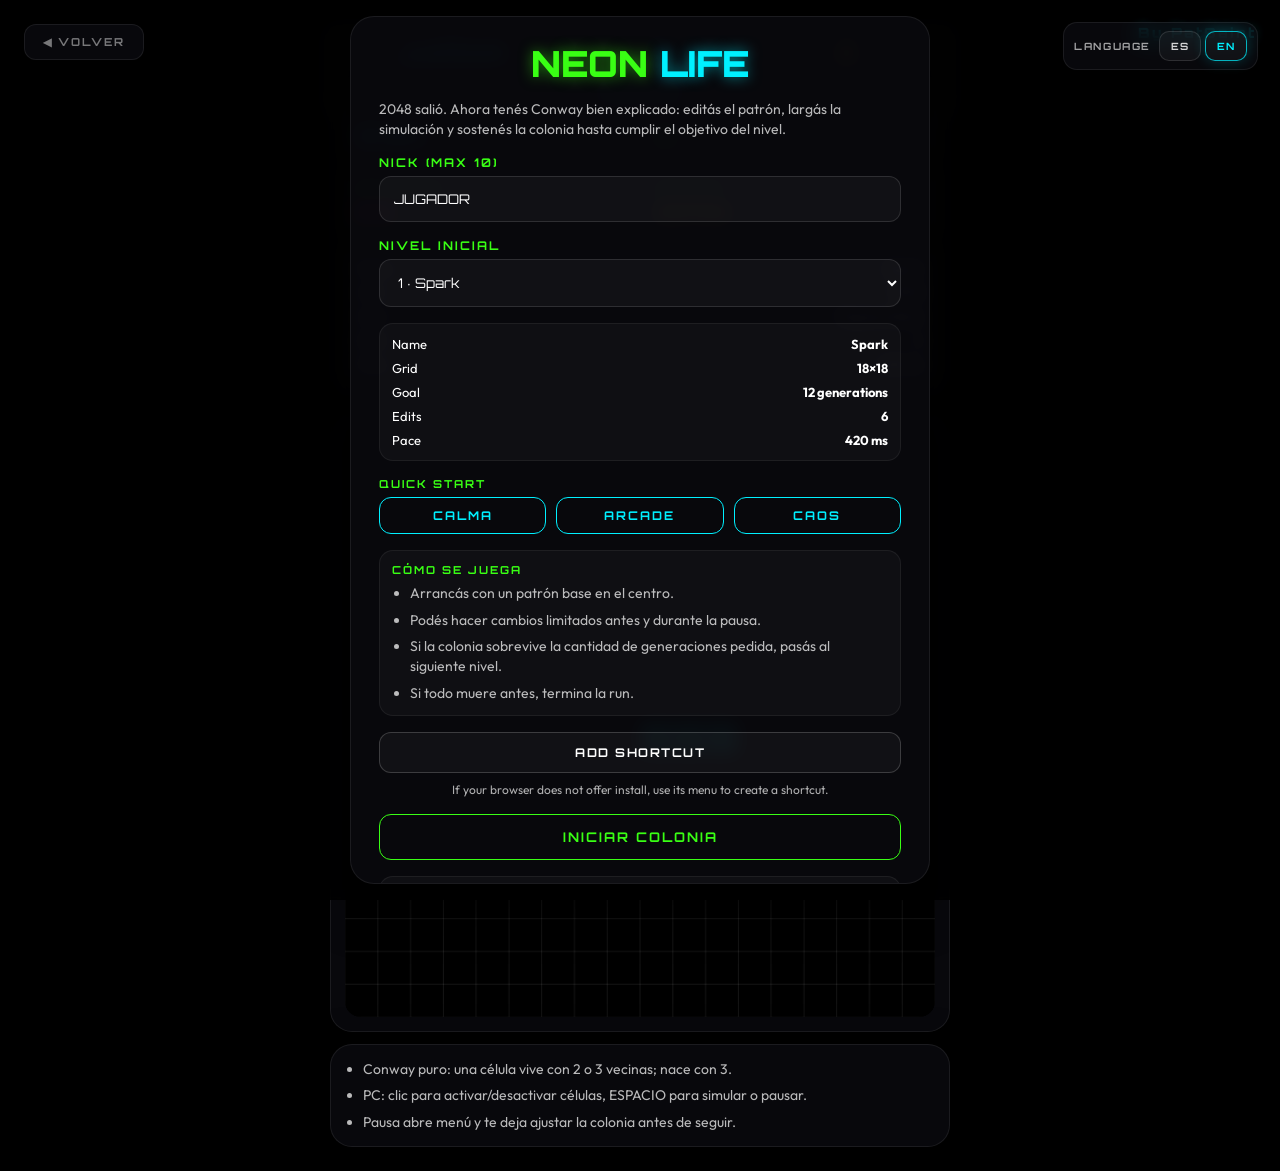
==== commit a3dff55e: "feat: add arcade language toggle and translations" ====
--- a/2048.html
+++ b/2048.html
@@ -118,6 +118,8 @@
         const canvas = document.getElementById('lifeCanvas');
         const ctx = canvas.getContext('2d');
         const uiHelper = window.BORED_UI;
+        const audio = window.BORED_AUDIO;
+        const i18n = window.BORED_I18N;
         const device = window.BORED_DEVICE || { isTouchDevice:false };
         const overlay = document.getElementById('overlay');
         const homeScreen = document.getElementById('homeScreen');
@@ -147,7 +149,7 @@
         function normalizeNick(value) { return uiHelper?.normalizeNickname(value) || ''; }
         function loadTop10() { try { return JSON.parse(localStorage.getItem(STORAGE_KEY) || '[]'); } catch { return []; } }
         function saveTop10(entry) { const scores = loadTop10(); scores.push(entry); scores.sort((a,b)=>b.score-a.score || b.level-a.level || a.time-b.time); const top = scores.slice(0,10); localStorage.setItem(STORAGE_KEY, JSON.stringify(top)); return top; }
-        function renderTop10() { const scores = loadTop10(); bestDisplay.textContent = scores[0]?.score || 0; leaderboard.innerHTML = scores.length ? scores.map((s,i)=>`<div class="board-row"><span>#${i+1} ${s.nick}</span><strong>${s.score}</strong><span>N${s.level}</span></div>`).join('') : '<div class="muted">Todavía no hay colonias legendarias.</div>'; }
+        function renderTop10() { const scores = loadTop10(); bestDisplay.textContent = scores[0]?.score || 0; leaderboard.innerHTML = scores.length ? scores.map((s,i)=>`<div class="board-row"><span>#${i+1} ${s.nick}</span><strong>${s.score}</strong><span>N${s.level}</span></div>`).join('') : `<div class="muted">${i18n?.lang === 'en' ? 'No legendary colonies yet.' : 'Todavía no hay colonias legendarias.'}</div>`; }
         function showScreen(screen) { overlay.classList.remove('hidden'); [homeScreen, pauseScreen, resultScreen].forEach(node => node.classList.add('hidden')); screen.classList.remove('hidden'); }
         function hideOverlay() { overlay.classList.add('hidden'); }
         function createBoard(size) { return Array.from({ length:size }, () => Array(size).fill(false)); }
@@ -175,7 +177,8 @@
             levelSelect.value = String(currentLevel.id);
             levelDisplay.textContent = currentLevel.id;
             goalDisplay.textContent = `${currentLevel.target} GEN`;
-            const preview = `<div class="stats-row"><span>Nombre</span><strong>${currentLevel.name}</strong></div><div class="stats-row"><span>Rejilla</span><strong>${currentLevel.size}×${currentLevel.size}</strong></div><div class="stats-row"><span>Objetivo</span><strong>${currentLevel.target} generaciones</strong></div><div class="stats-row"><span>Ediciones</span><strong>${currentLevel.edits}</strong></div><div class="stats-row"><span>Ritmo</span><strong>${currentLevel.speed} ms</strong></div>`;
+            const lang = i18n?.lang || 'es';
+            const preview = `<div class="stats-row"><span>${lang === 'en' ? 'Name' : 'Nombre'}</span><strong>${currentLevel.name}</strong></div><div class="stats-row"><span>${lang === 'en' ? 'Grid' : 'Rejilla'}</span><strong>${currentLevel.size}×${currentLevel.size}</strong></div><div class="stats-row"><span>${lang === 'en' ? 'Goal' : 'Objetivo'}</span><strong>${currentLevel.target} ${lang === 'en' ? 'generations' : 'generaciones'}</strong></div><div class="stats-row"><span>${lang === 'en' ? 'Edits' : 'Ediciones'}</span><strong>${currentLevel.edits}</strong></div><div class="stats-row"><span>${lang === 'en' ? 'Pace' : 'Ritmo'}</span><strong>${currentLevel.speed} ms</strong></div>`;
             levelPreview.innerHTML = preview;
             menuLevelPreview.innerHTML = preview;
         }
@@ -190,8 +193,9 @@
             generationDisplay.textContent = generations;
             liveCellsDisplay.textContent = getLiveCells();
             editBudgetDisplay.textContent = `${editsUsed}/${currentLevel.edits}`;
-            statusDisplay.textContent = state === STATES.PLAYING ? 'SIMULANDO' : state === STATES.PAUSED ? 'PAUSA' : state === STATES.RESULT ? 'RESULTADO' : 'EDITANDO';
-            runButton.textContent = state === STATES.PLAYING ? 'PAUSA' : 'SIMULAR';
+            const lang = i18n?.lang || 'es';
+            statusDisplay.textContent = state === STATES.PLAYING ? (lang === 'en' ? 'SIMULATING' : 'SIMULANDO') : state === STATES.PAUSED ? (lang === 'en' ? 'PAUSE' : 'PAUSA') : state === STATES.RESULT ? (lang === 'en' ? 'RESULT' : 'RESULTADO') : (lang === 'en' ? 'EDITING' : 'EDITANDO');
+            runButton.textContent = state === STATES.PLAYING ? (lang === 'en' ? 'PAUSE' : 'PAUSA') : (lang === 'en' ? 'SIMULATE' : 'SIMULAR');
         }
         function loadLevel(levelId, resetScore) {
             if (resetScore) sessionScore = 0;
@@ -207,7 +211,7 @@
             draw();
         }
         function startRun(levelId = currentLevel.id) {
-            const validNickname = uiHelper?.requireNickname(nickInput, { message:'Ingresá tu nombre antes de lanzar la colonia.' }) ?? normalizeNick(nickInput.value);
+            const validNickname = uiHelper?.requireNickname(nickInput, { message:i18n?.lang === 'en' ? 'Enter your name before launching the colony.' : 'Ingresá tu nombre antes de lanzar la colonia.' }) ?? normalizeNick(nickInput.value);
             if (!validNickname) return;
             nickname = validNickname;
             nickInput.value = nickname;
@@ -232,6 +236,7 @@
             }
             board = next;
             generations++;
+            audio?.play('lifeTick');
             sessionScore += getLiveCells() + currentLevel.id * 5;
             if (generations >= currentLevel.target && getLiveCells() > 0) return completeLevel();
             if (getLiveCells() === 0) return finishRun(false);
@@ -239,11 +244,13 @@
         }
         function completeLevel() {
             state = STATES.RESULT;
+            audio?.play('lifeCompletion');
             const hasNext = currentLevel.id < LEVELS.length;
             nextLevelAfterResult = hasNext ? currentLevel.id + 1 : null;
             sessionScore += currentLevel.target * 25;
-            resultTitle.textContent = hasNext ? 'NIVEL LIMPIO' : 'RUN PERFECTA';
-            resultSummary.innerHTML = `<div class="stats-row"><span>Nick</span><strong>${nickname}</strong></div><div class="stats-row"><span>Puntos</span><strong>${sessionScore}</strong></div><div class="stats-row"><span>Nivel superado</span><strong>${currentLevel.id} · ${currentLevel.name}</strong></div><div class="stats-row"><span>Generaciones</span><strong>${generations}/${currentLevel.target}</strong></div>`;
+            const lang = i18n?.lang || 'es';
+            resultTitle.textContent = hasNext ? (lang === 'en' ? 'LEVEL CLEARED' : 'NIVEL LIMPIO') : (lang === 'en' ? 'PERFECT RUN' : 'RUN PERFECTA');
+            resultSummary.innerHTML = `<div class="stats-row"><span>Nick</span><strong>${nickname}</strong></div><div class="stats-row"><span>${lang === 'en' ? 'Score' : 'Puntos'}</span><strong>${sessionScore}</strong></div><div class="stats-row"><span>${lang === 'en' ? 'Level cleared' : 'Nivel superado'}</span><strong>${currentLevel.id} · ${currentLevel.name}</strong></div><div class="stats-row"><span>${lang === 'en' ? 'Generations' : 'Generaciones'}</span><strong>${generations}/${currentLevel.target}</strong></div>`;
             continueButton.hidden = !hasNext;
             showScreen(resultScreen);
             updateHud();
@@ -256,9 +263,11 @@
         }
         function finishRun(victoryEnd) {
             state = STATES.RESULT;
+            audio?.play(victoryEnd ? 'lifeCompletion' : 'lifeExtinction');
             saveRunAndRefresh(currentLevel.id);
-            resultTitle.textContent = victoryEnd ? 'RUN PERFECTA' : 'COLONIA CAÍDA';
-            resultSummary.innerHTML = `<div class="stats-row"><span>Nick</span><strong>${nickname}</strong></div><div class="stats-row"><span>Puntos</span><strong>${sessionScore}</strong></div><div class="stats-row"><span>Último nivel</span><strong>${currentLevel.id} · ${currentLevel.name}</strong></div><div class="stats-row"><span>Generaciones</span><strong>${generations}/${currentLevel.target}</strong></div>`;
+            const lang = i18n?.lang || 'es';
+            resultTitle.textContent = victoryEnd ? (lang === 'en' ? 'PERFECT RUN' : 'RUN PERFECTA') : (lang === 'en' ? 'COLONY COLLAPSED' : 'COLONIA CAÍDA');
+            resultSummary.innerHTML = `<div class="stats-row"><span>Nick</span><strong>${nickname}</strong></div><div class="stats-row"><span>${lang === 'en' ? 'Score' : 'Puntos'}</span><strong>${sessionScore}</strong></div><div class="stats-row"><span>${lang === 'en' ? 'Last level' : 'Último nivel'}</span><strong>${currentLevel.id} · ${currentLevel.name}</strong></div><div class="stats-row"><span>${lang === 'en' ? 'Generations' : 'Generaciones'}</span><strong>${generations}/${currentLevel.target}</strong></div>`;
             continueButton.hidden = true;
             showScreen(resultScreen);
             updateHud();
@@ -266,7 +275,8 @@
         function pauseGame() {
             if (state !== STATES.PLAYING && state !== STATES.READY) return;
             state = STATES.PAUSED;
-            pauseSummary.innerHTML = `<div class="stats-row"><span>Nick</span><strong>${nickname}</strong></div><div class="stats-row"><span>Puntos</span><strong>${sessionScore}</strong></div><div class="stats-row"><span>Nivel</span><strong>${currentLevel.id} · ${currentLevel.name}</strong></div><div class="stats-row"><span>Generaciones</span><strong>${generations}/${currentLevel.target}</strong></div><div class="stats-row"><span>Ediciones</span><strong>${editsUsed}/${currentLevel.edits}</strong></div>`;
+            const lang = i18n?.lang || 'es';
+            pauseSummary.innerHTML = `<div class="stats-row"><span>Nick</span><strong>${nickname}</strong></div><div class="stats-row"><span>${lang === 'en' ? 'Score' : 'Puntos'}</span><strong>${sessionScore}</strong></div><div class="stats-row"><span>${lang === 'en' ? 'Level' : 'Nivel'}</span><strong>${currentLevel.id} · ${currentLevel.name}</strong></div><div class="stats-row"><span>${lang === 'en' ? 'Generations' : 'Generaciones'}</span><strong>${generations}/${currentLevel.target}</strong></div><div class="stats-row"><span>${lang === 'en' ? 'Edits' : 'Ediciones'}</span><strong>${editsUsed}/${currentLevel.edits}</strong></div>`;
             showScreen(pauseScreen);
             updateHud();
         }
@@ -282,6 +292,7 @@
             if (!board[y] || board[y][x] === undefined) return;
             if (!board[y][x] && editsUsed >= currentLevel.edits) return;
             board[y][x] = !board[y][x];
+            audio?.play('lifeToggle');
             if (board[y][x]) editsUsed++;
             updateHud();
             draw();
@@ -336,6 +347,7 @@
         nickname = 'JUGADOR';
         nickInput.value = nickname;
         hudNick.textContent = nickname;
+        function applyLanguage(lang = i18n?.lang || 'es'){ document.querySelector('.back-btn').textContent = lang === 'en' ? '◀ BACK' : '◀ VOLVER'; document.getElementById('runButton').textContent = lang === 'en' ? 'SIMULATE' : 'SIMULAR'; document.querySelector('#homeScreen .game-subtitle').textContent = lang === 'en' ? '2048 is gone. Now you get Conway explained properly: place cells, launch the simulation, and try to keep the colony alive until the level goal.' : '2048 salió. Ahora tenés Conway bien explicado: editás el patrón, largás la simulación y sostenés la colonia hasta cumplir el objetivo del nivel.'; document.getElementById('startButton').textContent = lang === 'en' ? 'START COLONY' : 'INICIAR COLONIA'; document.querySelector('#pauseScreen .game-title').textContent = lang === 'en' ? 'PAUSE' : 'PAUSA'; document.getElementById('resumeButton').textContent = lang === 'en' ? 'RESUME' : 'REANUDAR'; document.getElementById('restartButton').textContent = lang === 'en' ? 'RESTART RUN' : 'REINICIAR RUN'; document.getElementById('homeButton').textContent = lang === 'en' ? 'HOME MENU' : 'MENÚ INICIAL'; document.getElementById('continueButton').textContent = lang === 'en' ? 'NEXT LEVEL' : 'SIGUIENTE NIVEL'; document.getElementById('playAgainButton').textContent = lang === 'en' ? 'NEW RUN' : 'NUEVA RUN'; document.getElementById('resultHomeButton').textContent = lang === 'en' ? 'HOME MENU' : 'MENÚ INICIAL'; document.querySelector('.touch-hint').dataset.touchText = lang === 'en' ? 'Tap cells to edit · SIMULATE runs the colony · PAUSE opens the menu' : 'Tocá células para editar · SIMULAR corre la colonia · PAUSA abre menú'; document.querySelector('.touch-hint').dataset.desktopText = lang === 'en' ? 'Click to edit · SPACE simulates/pauses · ESC opens the menu' : 'Click para editar · ESPACIO simula/pausa · ESC abre menú'; window.BORED_UI?.applyAdaptiveContent?.(); setLevel(currentLevel.id); updateHud(); renderTop10(); }
         setLevel(1);
         board = createBoard(currentLevel.size);
         applySeed(currentLevel.seed);
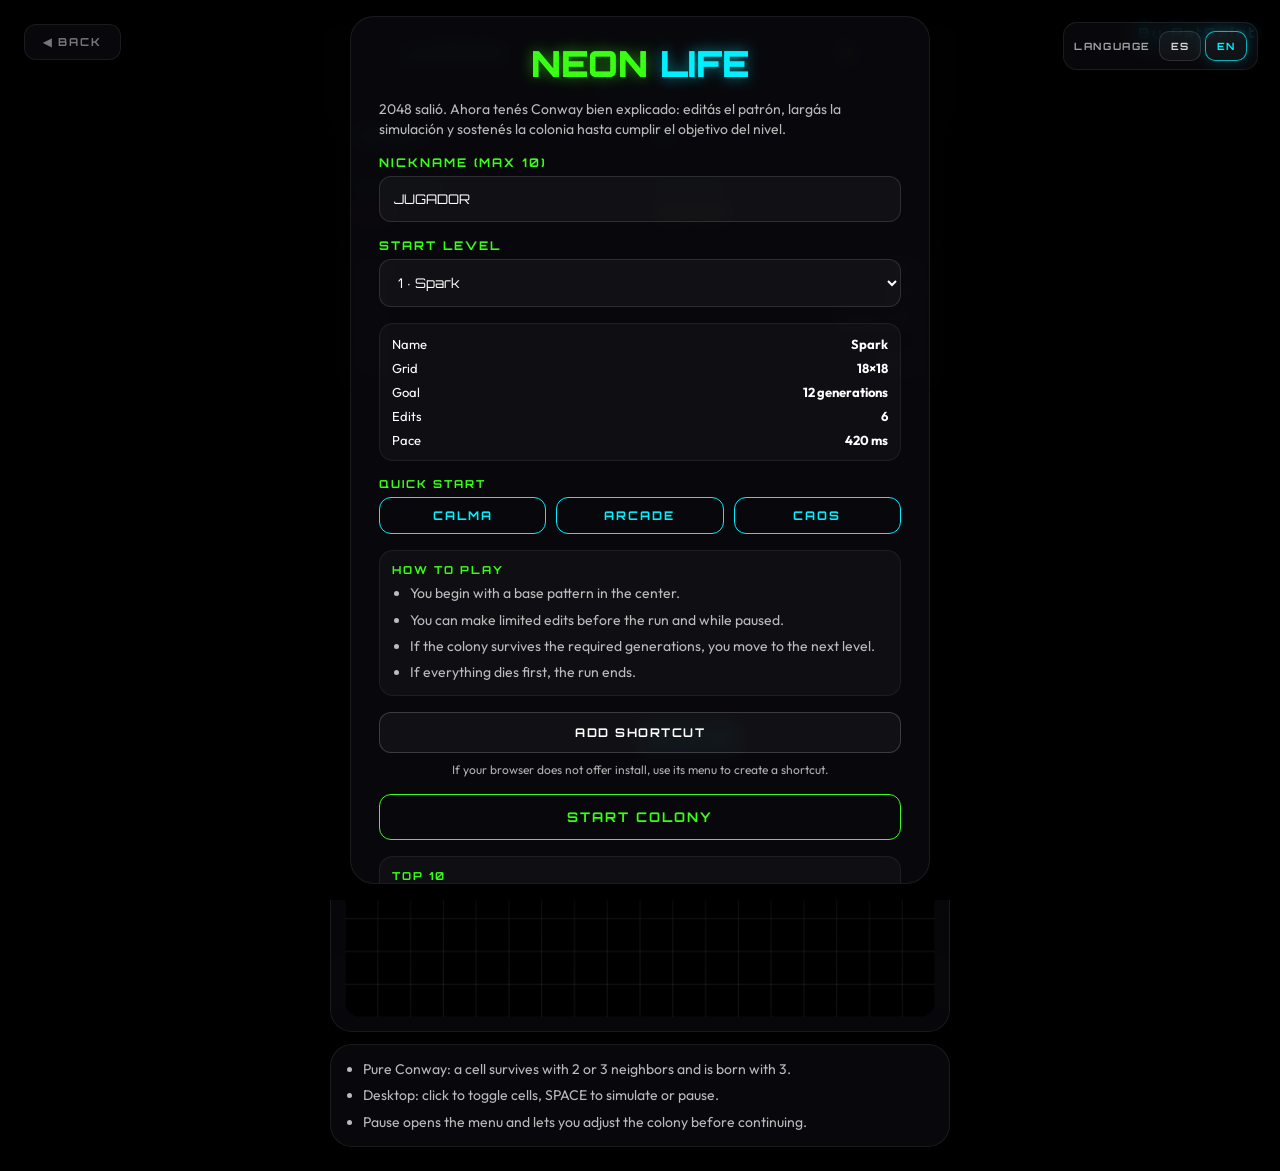
==== commit ced20c86: "fix: polish remaining arcade translations" ====
--- a/2048.html
+++ b/2048.html
@@ -79,21 +79,21 @@
             <div class="card" id="levelPreview"></div>
         </div>
         <div class="board-card"><canvas id="lifeCanvas"></canvas></div>
-        <div class="side-card"><ul class="instructions"><li>Conway puro: una célula vive con 2 o 3 vecinas; nace con 3.</li><li data-device-show="desktop">PC: clic para activar/desactivar células, ESPACIO para simular o pausar.</li><li data-device-show="touch">Touch: tocá células para armarlas y el botón SIMULAR para correr la colonia.</li><li>Pausa abre menú y te deja ajustar la colonia antes de seguir.</li></ul></div>
+        <div class="side-card"><ul class="instructions"><li id="boardRuleCopy">Conway puro: una célula vive con 2 o 3 vecinas; nace con 3.</li><li id="boardDesktopCopy" data-device-show="desktop">PC: clic para activar/desactivar células, ESPACIO para simular o pausar.</li><li id="boardTouchCopy" data-device-show="touch">Touch: tocá células para armarlas y el botón SIMULAR para correr la colonia.</li><li id="boardPauseCopy">Pausa abre menú y te deja ajustar la colonia antes de seguir.</li></ul></div>
     </div>
     <div class="touch-hint" data-touch-text="Tocá células para editar · SIMULAR corre la colonia · PAUSA abre menú" data-desktop-text="Click para editar · ESPACIO simula/pausa · ESC abre menú">Click para editar · ESPACIO simula/pausa · ESC abre menú</div>
     <div id="overlay" class="overlay-screen">
         <div id="homeScreen" class="menu-content">
             <h1 class="game-title">NEON <span>LIFE</span></h1>
             <p class="game-subtitle" data-touch-text="2048 salió. Ahora tenés Conway bien explicado: tocás células, largás la simulación y tratás de sostener la colonia hasta cumplir el objetivo del nivel." data-desktop-text="2048 salió. Ahora tenés Conway bien explicado: editás el patrón, largás la simulación y sostenés la colonia hasta cumplir el objetivo del nivel.">2048 salió. Ahora tenés Conway bien explicado: editás el patrón, largás la simulación y sostenés la colonia hasta cumplir el objetivo del nivel.</p>
-            <div class="field"><label for="nickInput">NICK (MAX 10)</label><input id="nickInput" maxlength="10" placeholder="JUGADOR"></div>
-            <div class="field"><label for="levelSelect">NIVEL INICIAL</label><select id="levelSelect"></select></div>
+            <div class="field"><label id="nickLabel" for="nickInput">NICK (MAX 10)</label><input id="nickInput" maxlength="10" placeholder="JUGADOR"></div>
+            <div class="field"><label id="levelLabel" for="levelSelect">NIVEL INICIAL</label><select id="levelSelect"></select></div>
             <div class="card" id="menuLevelPreview"></div>
-            <div><div class="section-title">QUICK START</div><div class="quick-row"><button class="quick-btn" data-quick-level="1">CALMA</button><button class="quick-btn" data-quick-level="4">ARCADE</button><button class="quick-btn" data-quick-level="7">CAOS</button></div></div>
-            <div class="card"><div class="section-title">CÓMO SE JUEGA</div><ul class="instructions"><li>Arrancás con un patrón base en el centro.</li><li>Podés hacer cambios limitados antes y durante la pausa.</li><li>Si la colonia sobrevive la cantidad de generaciones pedida, pasás al siguiente nivel.</li><li>Si todo muere antes, termina la run.</li></ul></div>
+            <div><div id="quickStartTitle" class="section-title">QUICK START</div><div class="quick-row"><button class="quick-btn" data-quick-level="1">CALMA</button><button class="quick-btn" data-quick-level="4">ARCADE</button><button class="quick-btn" data-quick-level="7">CAOS</button></div></div>
+            <div class="card"><div id="howToPlayTitle" class="section-title">CÓMO SE JUEGA</div><ul class="instructions"><li id="startRuleCopy">Arrancás con un patrón base en el centro.</li><li id="editRuleCopy">Podés hacer cambios limitados antes y durante la pausa.</li><li id="surviveRuleCopy">Si la colonia sobrevive la cantidad de generaciones pedida, pasás al siguiente nivel.</li><li id="deathRuleCopy">Si todo muere antes, termina la run.</li></ul></div>
             <div data-install-slot></div>
             <button id="startButton" class="action-btn">INICIAR COLONIA</button>
-            <div class="leaderboard"><div class="section-title">TOP 10</div><div id="leaderboard"></div></div>
+            <div class="leaderboard"><div id="leaderboardTitle" class="section-title">TOP 10</div><div id="leaderboard"></div></div>
             <a href="index.html" class="menu-back-btn">VOLVER AL MENÚ</a>
         </div>
         <div id="pauseScreen" class="menu-content hidden"><h2 class="game-title">PAUSA</h2><div class="card" id="pauseSummary"></div><button id="resumeButton" class="action-btn">REANUDAR</button><button id="restartButton" class="action-btn">REINICIAR RUN</button><button id="homeButton" class="action-btn">MENÚ INICIAL</button></div>
@@ -347,7 +347,9 @@
         nickname = 'JUGADOR';
         nickInput.value = nickname;
         hudNick.textContent = nickname;
-        function applyLanguage(lang = i18n?.lang || 'es'){ document.querySelector('.back-btn').textContent = lang === 'en' ? '◀ BACK' : '◀ VOLVER'; document.getElementById('runButton').textContent = lang === 'en' ? 'SIMULATE' : 'SIMULAR'; document.querySelector('#homeScreen .game-subtitle').textContent = lang === 'en' ? '2048 is gone. Now you get Conway explained properly: place cells, launch the simulation, and try to keep the colony alive until the level goal.' : '2048 salió. Ahora tenés Conway bien explicado: editás el patrón, largás la simulación y sostenés la colonia hasta cumplir el objetivo del nivel.'; document.getElementById('startButton').textContent = lang === 'en' ? 'START COLONY' : 'INICIAR COLONIA'; document.querySelector('#pauseScreen .game-title').textContent = lang === 'en' ? 'PAUSE' : 'PAUSA'; document.getElementById('resumeButton').textContent = lang === 'en' ? 'RESUME' : 'REANUDAR'; document.getElementById('restartButton').textContent = lang === 'en' ? 'RESTART RUN' : 'REINICIAR RUN'; document.getElementById('homeButton').textContent = lang === 'en' ? 'HOME MENU' : 'MENÚ INICIAL'; document.getElementById('continueButton').textContent = lang === 'en' ? 'NEXT LEVEL' : 'SIGUIENTE NIVEL'; document.getElementById('playAgainButton').textContent = lang === 'en' ? 'NEW RUN' : 'NUEVA RUN'; document.getElementById('resultHomeButton').textContent = lang === 'en' ? 'HOME MENU' : 'MENÚ INICIAL'; document.querySelector('.touch-hint').dataset.touchText = lang === 'en' ? 'Tap cells to edit · SIMULATE runs the colony · PAUSE opens the menu' : 'Tocá células para editar · SIMULAR corre la colonia · PAUSA abre menú'; document.querySelector('.touch-hint').dataset.desktopText = lang === 'en' ? 'Click to edit · SPACE simulates/pauses · ESC opens the menu' : 'Click para editar · ESPACIO simula/pausa · ESC abre menú'; window.BORED_UI?.applyAdaptiveContent?.(); setLevel(currentLevel.id); updateHud(); renderTop10(); }
+        function applyLanguage(lang = i18n?.lang || 'es'){ document.querySelector('.back-btn').textContent = lang === 'en' ? '◀ BACK' : '◀ VOLVER'; document.getElementById('runButton').textContent = lang === 'en' ? 'SIMULATE' : 'SIMULAR'; document.querySelector('#homeScreen .game-subtitle').textContent = lang === 'en' ? '2048 is gone. Now you get Conway explained properly: place cells, launch the simulation, and try to keep the colony alive until the level goal.' : '2048 salió. Ahora tenés Conway bien explicado: editás el patrón, largás la simulación y sostenés la colonia hasta cumplir el objetivo del nivel.'; document.getElementById('nickLabel').textContent = lang === 'en' ? 'NICKNAME (MAX 10)' : 'NICKNAME (MAX 10)'; nickInput.placeholder = lang === 'en' ? 'PLAYER' : 'JUGADOR'; document.getElementById('levelLabel').textContent = lang === 'en' ? 'START LEVEL' : 'NIVEL INICIAL'; document.getElementById('quickStartTitle').textContent = 'QUICK START'; document.getElementById('howToPlayTitle').textContent = lang === 'en' ? 'HOW TO PLAY' : 'CÓMO SE JUEGA'; document.getElementById('boardRuleCopy').textContent = lang === 'en' ? 'Pure Conway: a cell survives with 2 or 3 neighbors and is born with 3.' : 'Conway puro: una célula vive con 2 o 3 vecinas; nace con 3.'; document.getElementById('boardDesktopCopy').textContent = lang === 'en' ? 'Desktop: click to toggle cells, SPACE to simulate or pause.' : 'PC: clic para activar/desactivar células, ESPACIO para simular o pausar.'; document.getElementById('boardTouchCopy').textContent = lang === 'en' ? 'Touch: tap cells to build the pattern and use SIMULATE to run the colony.' : 'Touch: tocá células para armarlas y el botón SIMULAR para correr la colonia.'; document.getElementById('boardPauseCopy').textContent = lang === 'en' ? 'Pause opens the menu and lets you adjust the colony before continuing.' : 'Pausa abre menú y te deja ajustar la colonia antes de seguir.'; document.getElementById('startRuleCopy').textContent = lang === 'en' ? 'You begin with a base pattern in the center.' : 'Arrancás con un patrón base en el centro.'; document.getElementById('editRuleCopy').textContent = lang === 'en' ? 'You can make limited edits before the run and while paused.' : 'Podés hacer cambios limitados antes y durante la pausa.'; document.getElementById('surviveRuleCopy').textContent = lang === 'en' ? 'If the colony survives the required generations, you move to the next level.' : 'Si la colonia sobrevive la cantidad de generaciones pedida, pasás al siguiente nivel.'; document.getElementById('deathRuleCopy').textContent = lang === 'en' ? 'If everything dies first, the run ends.' : 'Si todo muere antes, termina la run.'; document.getElementById('startButton').textContent = lang === 'en' ? 'START COLONY' : 'INICIAR COLONIA'; document.getElementById('leaderboardTitle').textContent = lang === 'en' ? 'TOP 10' : 'TOP 10'; document.querySelector('#homeScreen .menu-back-btn').textContent = lang === 'en' ? 'BACK TO MENU' : 'VOLVER AL MENÚ'; document.querySelector('#pauseScreen .game-title').textContent = lang === 'en' ? 'PAUSE' : 'PAUSA'; document.getElementById('resumeButton').textContent = lang === 'en' ? 'RESUME' : 'REANUDAR'; document.getElementById('restartButton').textContent = lang === 'en' ? 'RESTART RUN' : 'REINICIAR RUN'; document.getElementById('homeButton').textContent = lang === 'en' ? 'HOME MENU' : 'MENÚ INICIAL'; document.getElementById('continueButton').textContent = lang === 'en' ? 'NEXT LEVEL' : 'SIGUIENTE NIVEL'; document.getElementById('playAgainButton').textContent = lang === 'en' ? 'NEW RUN' : 'NUEVA RUN'; document.getElementById('resultHomeButton').textContent = lang === 'en' ? 'HOME MENU' : 'MENÚ INICIAL'; document.querySelector('.touch-hint').dataset.touchText = lang === 'en' ? 'Tap cells to edit · SIMULATE runs the colony · PAUSE opens the menu' : 'Tocá células para editar · SIMULAR corre la colonia · PAUSA abre menú'; document.querySelector('.touch-hint').dataset.desktopText = lang === 'en' ? 'Click to edit · SPACE simulates/pauses · ESC opens the menu' : 'Click para editar · ESPACIO simula/pausa · ESC abre menú'; window.BORED_UI?.applyAdaptiveContent?.(); setLevel(currentLevel.id); updateHud(); renderTop10(); }
+        i18n?.onLanguageChange(applyLanguage);
+        applyLanguage();
         setLevel(1);
         board = createBoard(currentLevel.size);
         applySeed(currentLevel.seed);
